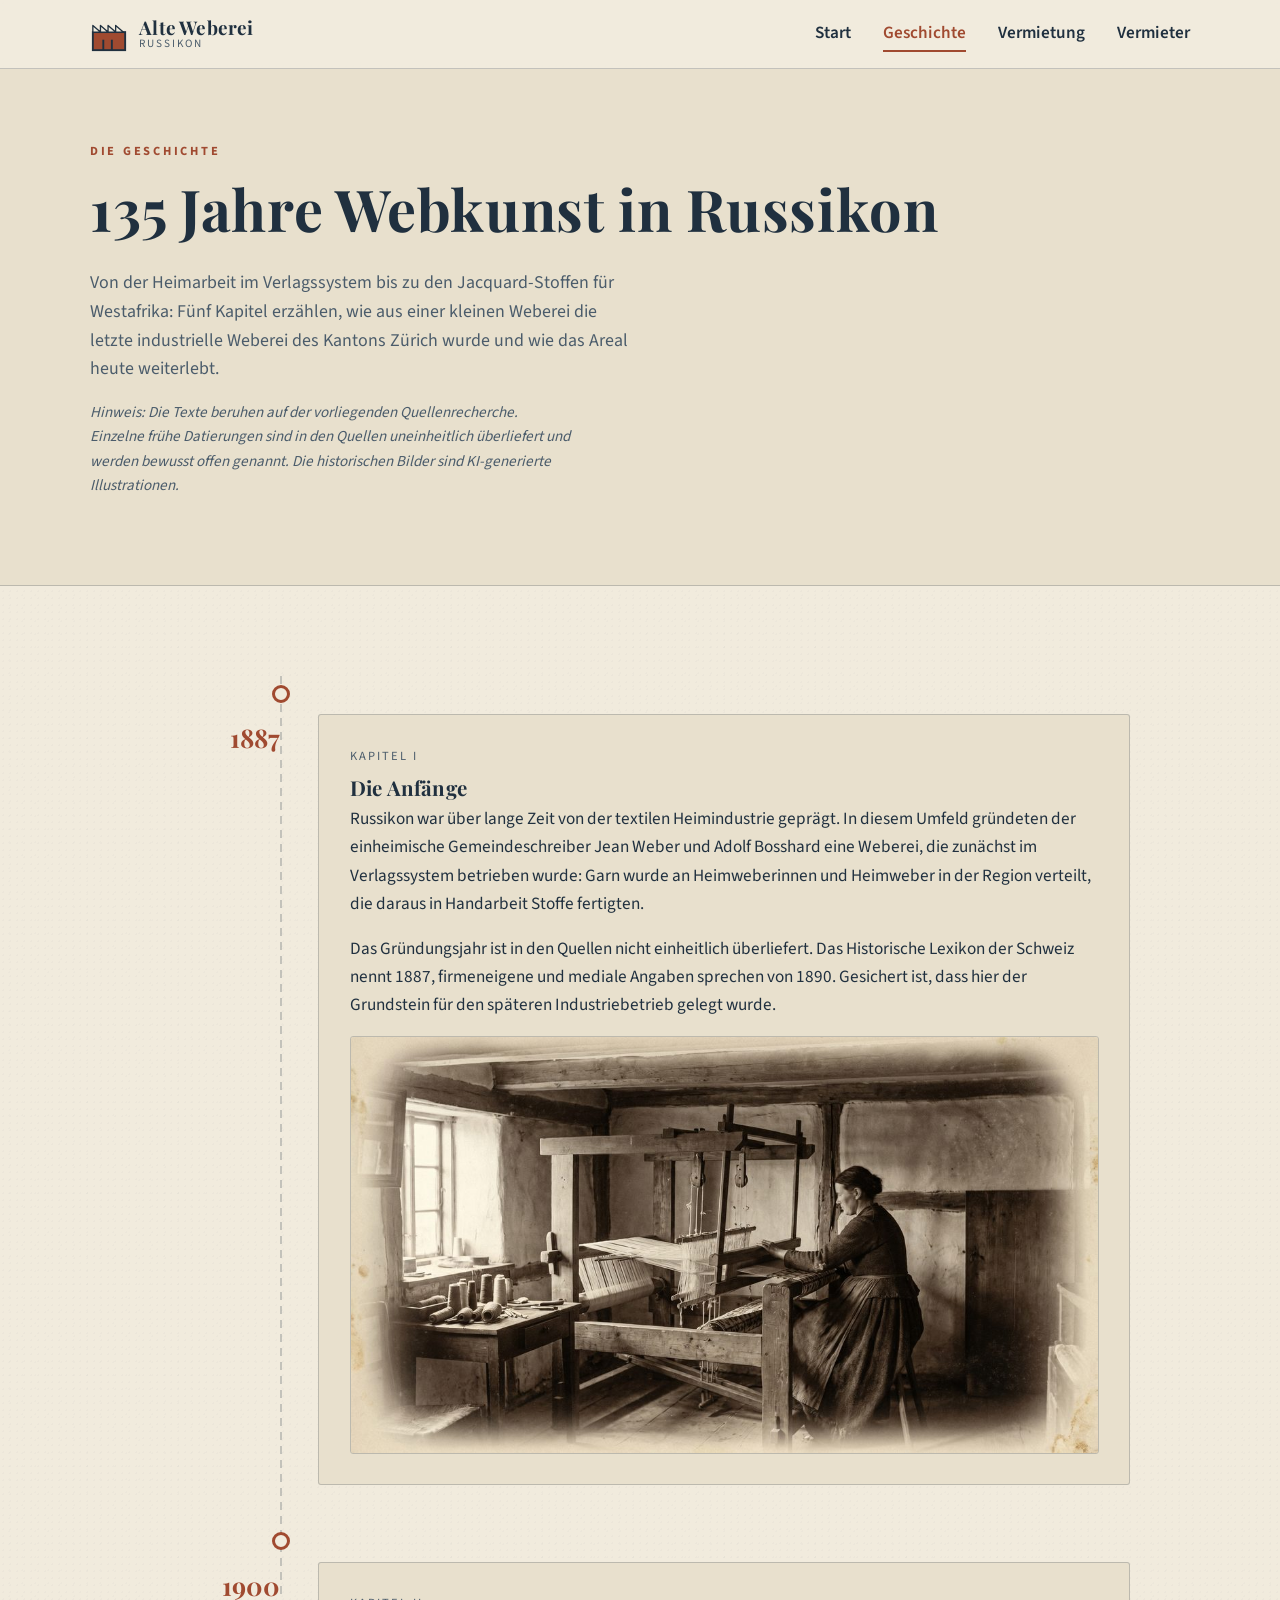
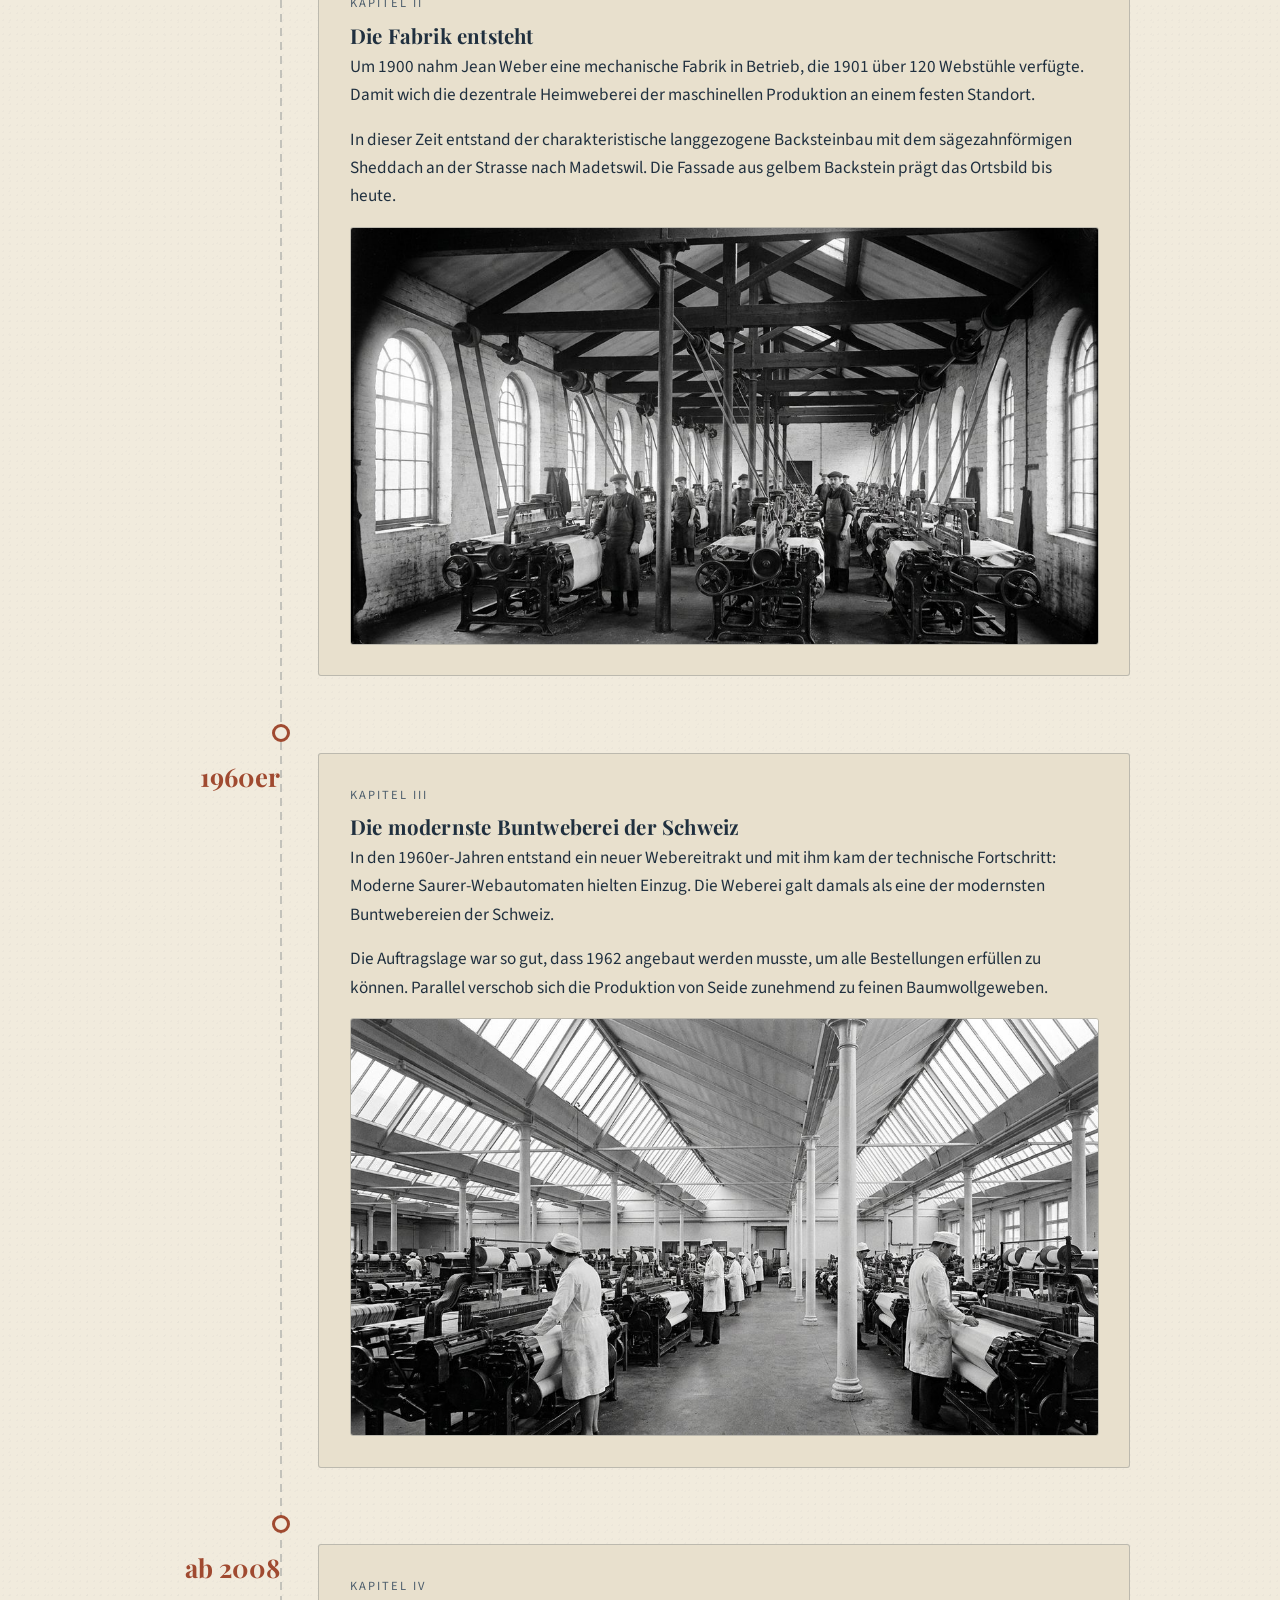
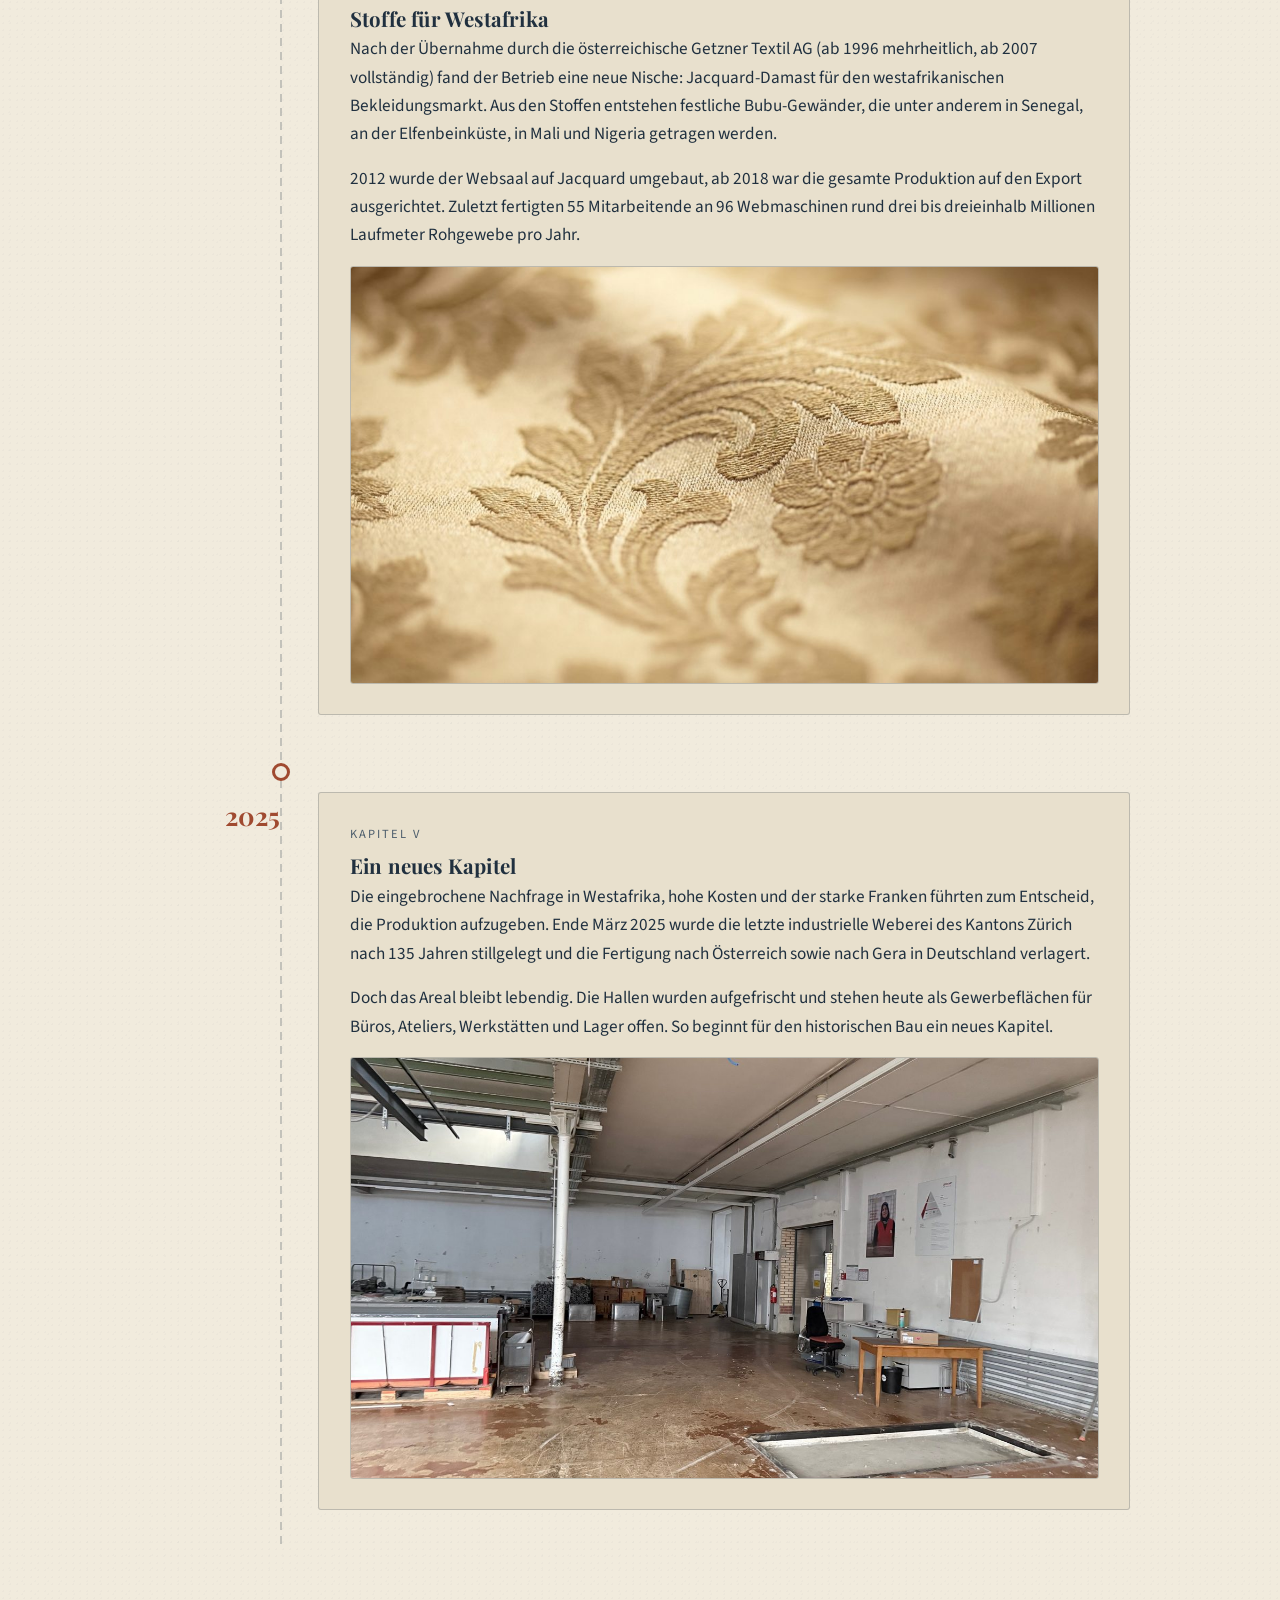
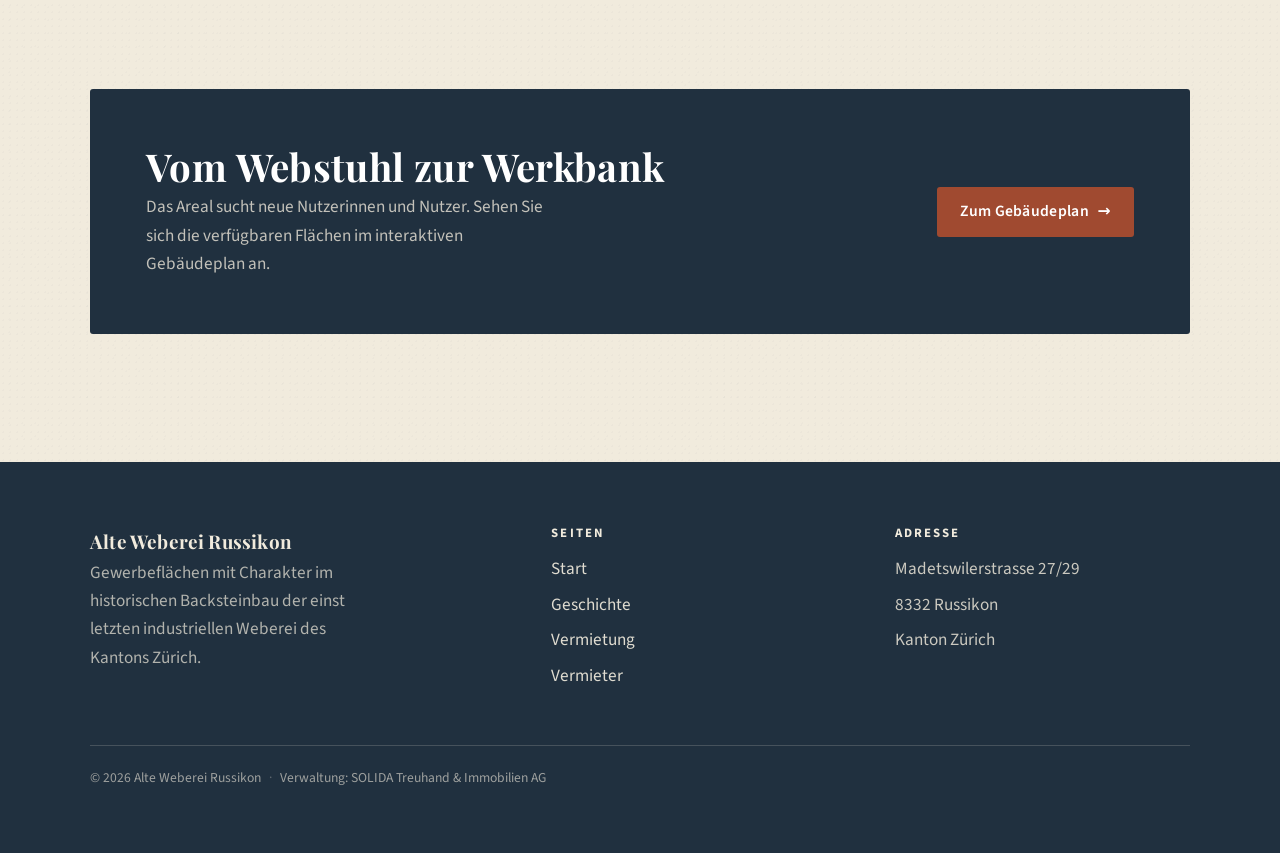
==== geschichte.html @ a210cfd7 "Unterlagen vom 23.08.2026 eingearbeitet Neue Grundrisse: sechs Blaetter in der Fassung vom 23.06., d" ====
<!DOCTYPE html>
<html lang="de-CH">
<head>
  <meta charset="UTF-8">
  <meta name="viewport" content="width=device-width, initial-scale=1.0">
  <meta name="robots" content="noindex, nofollow">
  <title>Geschichte | Alte Weberei Russikon</title>
  <meta name="description" content="Die Geschichte der Weberei Russikon in fünf Kapiteln: von den Anfängen 1887 bis zur neuen Nutzung als Gewerbeflächen.">
  <link rel="stylesheet" href="css/fonts.css?v=6">
  <link rel="stylesheet" href="css/style.css?v=6">
</head>
<body>

  <!-- ============================ Kopf / Navigation ============================ -->
  <header class="site-header">
    <div class="container">
      <nav class="nav" aria-label="Hauptnavigation">
        <a class="brand" href="index.html">
          <svg class="brand__mark" viewBox="0 0 40 40" fill="none" aria-hidden="true">
            <rect x="3" y="18" width="34" height="19" fill="#a04a30" stroke="#20303f" stroke-width="2"/>
            <path d="M3 18 L3 11 L11 18 Z M11 18 L11 11 L19 18 Z M19 18 L19 11 L27 18 Z M27 18 L27 11 L35 18 Z"
                  fill="#f1ebdd" stroke="#20303f" stroke-width="1.4" stroke-linejoin="round"/>
            <line x1="14" y1="26" x2="14" y2="37" stroke="#20303f" stroke-width="2"/>
            <line x1="23" y1="26" x2="23" y2="37" stroke="#20303f" stroke-width="2"/>
          </svg>
          <span class="brand__text">
            <span class="brand__name">Alte Weberei</span>
            <span class="brand__sub">Russikon</span>
          </span>
        </a>
        <button class="nav__toggle" aria-label="Menü öffnen" aria-expanded="false" aria-controls="navlinks">
          <span></span><span></span><span></span>
        </button>
        <ul class="nav__links" id="navlinks">
          <li><a href="index.html">Start</a></li>
          <li><a href="geschichte.html" aria-current="page">Geschichte</a></li>
          <li><a href="vermietung.html">Vermietung</a></li>
          <li><a href="vermieter.html">Vermieter</a></li>
        </ul>
      </nav>
    </div>
  </header>

  <main>

    <!-- ============================ Seitenkopf ============================ -->
    <section class="page-head">
      <div class="container">
        <p class="eyebrow">Die Geschichte</p>
        <h1>135 Jahre Webkunst in Russikon</h1>
        <p class="lead">
          Von der Heimarbeit im Verlagssystem bis zu den Jacquard-Stoffen für Westafrika: Fünf Kapitel erzählen, wie aus einer kleinen Weberei die
          letzte industrielle Weberei des Kantons Zürich wurde und wie das Areal heute
          weiterlebt.
        </p>
        <p class="lead" style="font-size:0.95rem; color:var(--color-ink-soft);">
          <em>Hinweis: Die Texte beruhen auf der vorliegenden Quellenrecherche. Einzelne
          frühe Datierungen sind in den Quellen uneinheitlich überliefert und werden
          bewusst offen genannt. Die historischen Bilder sind KI-generierte
          Illustrationen.</em>
        </p>
      </div>
    </section>

    <!-- ============================ Zeitstrahl ============================ -->
    <section class="section">
      <div class="container">
        <div class="timeline">

          <!-- Kapitel 1 -->
          <article class="tl-item reveal">
            <div class="tl-item__year">1887</div>
            <div class="tl-item__body">
              <p class="tl-item__kicker">Kapitel I</p>
              <h3>Die Anfänge</h3>
              <p>
                Russikon war über lange Zeit von der textilen Heimindustrie geprägt. In diesem
                Umfeld gründeten der einheimische Gemeindeschreiber Jean Weber und Adolf
                Bosshard eine Weberei, die zunächst im Verlagssystem betrieben wurde:
                Garn wurde an Heimweberinnen und Heimweber in der Region verteilt, die
                daraus in Handarbeit Stoffe fertigten.
              </p>
              <p>
                Das Gründungsjahr ist in den Quellen nicht einheitlich überliefert. Das
                Historische Lexikon der Schweiz nennt 1887, firmeneigene und mediale
                Angaben sprechen von 1890. Gesichert ist, dass hier der Grundstein für
                den späteren Industriebetrieb gelegt wurde.
              </p>
              <div class="tl-item__media">
                <img src="assets/img/kapitel1.jpg" alt="Heimweberin an einem hölzernen Handwebstuhl in einer Bauernstube">
              </div>
            </div>
          </article>

          <!-- Kapitel 2 -->
          <article class="tl-item reveal">
            <div class="tl-item__year">1900</div>
            <div class="tl-item__body">
              <p class="tl-item__kicker">Kapitel II</p>
              <h3>Die Fabrik entsteht</h3>
              <p>
                Um 1900 nahm Jean Weber eine mechanische Fabrik in Betrieb, die 1901
                über 120 Webstühle verfügte. Damit wich die dezentrale Heimweberei der maschinellen Produktion an
                einem festen Standort.
              </p>
              <p>
                In dieser Zeit entstand der charakteristische langgezogene Backsteinbau
                mit dem sägezahnförmigen Sheddach an der Strasse nach Madetswil. Die
                Fassade aus gelbem Backstein prägt das Ortsbild bis heute.
              </p>
              <div class="tl-item__media">
                <img src="assets/img/kapitel2.jpg" alt="Mechanische Weberei um 1900 mit Reihen von Webstühlen und Arbeitern">
              </div>
            </div>
          </article>

          <!-- Kapitel 3 -->
          <article class="tl-item reveal">
            <div class="tl-item__year">1960er</div>
            <div class="tl-item__body">
              <p class="tl-item__kicker">Kapitel III</p>
              <h3>Die modernste Buntweberei der Schweiz</h3>
              <p>
                In den 1960er-Jahren entstand ein neuer Webereitrakt und mit ihm kam der
                technische Fortschritt: Moderne Saurer-Webautomaten hielten Einzug. Die
                Weberei galt damals als eine der modernsten Buntwebereien der Schweiz.
              </p>
              <p>
                Die Auftragslage war so gut, dass 1962 angebaut werden musste, um alle
                Bestellungen erfüllen zu können. Parallel verschob sich die Produktion
                von Seide zunehmend zu feinen Baumwollgeweben.
              </p>
              <div class="tl-item__media">
                <img src="assets/img/kapitel3.jpg" alt="Helle Weberei der 1960er-Jahre mit automatischen Webmaschinen und Personal in Kitteln">
              </div>
            </div>
          </article>

          <!-- Kapitel 4 -->
          <article class="tl-item reveal">
            <div class="tl-item__year">ab 2008</div>
            <div class="tl-item__body">
              <p class="tl-item__kicker">Kapitel IV</p>
              <h3>Stoffe für Westafrika</h3>
              <p>
                Nach der Übernahme durch die österreichische Getzner Textil AG (ab 1996
                mehrheitlich, ab 2007 vollständig) fand der Betrieb eine neue Nische:
                Jacquard-Damast für den westafrikanischen Bekleidungsmarkt. Aus den Stoffen entstehen festliche Bubu-Gewänder, die unter anderem in
                Senegal, an der Elfenbeinküste, in Mali und Nigeria getragen werden.
              </p>
              <p>
                2012 wurde der Websaal auf Jacquard umgebaut, ab 2018 war die gesamte
                Produktion auf den Export ausgerichtet. Zuletzt fertigten 55
                Mitarbeitende an 96 Webmaschinen rund drei bis dreieinhalb Millionen
                Laufmeter Rohgewebe pro Jahr.
              </p>
              <div class="tl-item__media">
                <img src="assets/img/kapitel4.jpg" alt="Nahaufnahme von Jacquard-Damast mit feinem floralem Ornamentmuster">
              </div>
            </div>
          </article>

          <!-- Kapitel 5 -->
          <article class="tl-item reveal">
            <div class="tl-item__year">2025</div>
            <div class="tl-item__body">
              <p class="tl-item__kicker">Kapitel V</p>
              <h3>Ein neues Kapitel</h3>
              <p>
                Die eingebrochene Nachfrage in Westafrika, hohe Kosten und der starke
                Franken führten zum Entscheid, die Produktion aufzugeben. Ende März 2025 wurde
                die letzte industrielle Weberei des Kantons Zürich nach 135 Jahren
                stillgelegt und die Fertigung nach Österreich sowie nach Gera in Deutschland
                verlagert.
              </p>
              <p>
                Doch das Areal bleibt lebendig. Die Hallen wurden aufgefrischt und stehen
                heute als Gewerbeflächen für Büros, Ateliers, Werkstätten und Lager offen.
                So beginnt für den historischen Bau ein neues Kapitel.
              </p>
              <div class="tl-item__media">
                <img src="assets/img/halle-innen-3.jpg" alt="Die leere Weberei-Halle heute, bereit für neue Nutzungen">
              </div>
            </div>
          </article>

        </div>
      </div>
    </section>

    <!-- ============================ CTA ============================ -->
    <section class="section section--tight">
      <div class="container">
        <div class="cta-band reveal">
          <div>
            <h2>Vom Webstuhl zur Werkbank</h2>
            <p>
              Das Areal sucht neue Nutzerinnen und Nutzer. Sehen Sie sich die
              verfügbaren Flächen im interaktiven Gebäudeplan an.
            </p>
          </div>
          <a class="btn btn--primary" href="vermietung.html">
            Zum Gebäudeplan <span class="arrow" aria-hidden="true">&rarr;</span>
          </a>
        </div>
      </div>
    </section>

  </main>

  <!-- ============================ Fuss ============================ -->
  <footer class="site-footer">
    <div class="container">
      <div class="footer__grid">
        <div class="footer__brand">
          <span class="brand__name">Alte Weberei Russikon</span>
          <p>
            Gewerbeflächen mit Charakter im historischen Backsteinbau der einst letzten
            industriellen Weberei des Kantons Zürich.
          </p>
        </div>
        <div class="footer__col">
          <h4>Seiten</h4>
          <ul>
            <li><a href="index.html">Start</a></li>
            <li><a href="geschichte.html">Geschichte</a></li>
            <li><a href="vermietung.html">Vermietung</a></li>
            <li><a href="vermieter.html">Vermieter</a></li>
          </ul>
        </div>
        <div class="footer__col">
          <h4>Adresse</h4>
          <ul>
            <li>Madetswilerstrasse 27/29</li>
            <li>8332 Russikon</li>
            <li>Kanton Zürich</li>
          </ul>
        </div>
      </div>
      <div class="footer__bottom">
        <span>&copy; <span data-year>2026</span> Alte Weberei Russikon</span>
        <span class="footer__trenner" aria-hidden="true">&middot;</span>
        <span>Verwaltung: SOLIDA Treuhand &amp; Immobilien AG</span>
      </div>
    </div>
  </footer>

  <script src="js/main.js?v=6"></script>
</body>
</html>
---- css/fonts.css ----
/* Lokale Schriften (offline lauffaehig, keine externen Anfragen).
   Playfair Display: Serif fuer Titel, im Charakter alter Plakate.
   Source Sans 3: klare Sans-Serif fuer den Lauftext. */

@font-face {
  font-family: "Playfair Display";
  font-style: normal;
  font-weight: 600;
  font-display: swap;
  src: url("../assets/fonts/playfair-600.woff2") format("woff2");
}

@font-face {
  font-family: "Playfair Display";
  font-style: normal;
  font-weight: 700;
  font-display: swap;
  src: url("../assets/fonts/playfair-700.woff2") format("woff2");
}

@font-face {
  font-family: "Source Sans 3";
  font-style: normal;
  font-weight: 400;
  font-display: swap;
  src: url("../assets/fonts/sourcesans-400.woff2") format("woff2");
}

@font-face {
  font-family: "Source Sans 3";
  font-style: normal;
  font-weight: 600;
  font-display: swap;
  src: url("../assets/fonts/sourcesans-600.woff2") format("woff2");
}

@font-face {
  font-family: "Source Sans 3";
  font-style: normal;
  font-weight: 700;
  font-display: swap;
  src: url("../assets/fonts/sourcesans-700.woff2") format("woff2");
}
---- css/style.css ----
/* =====================================================================
   Alte Weberei Russikon, Design-System und Basis-Layout
   Heritage-Look (Papierton, Tusche, Backstein) mit moderner Interaktion.
   ===================================================================== */

/* --- Design-Tokens (Farben, Typografie, Abstaende) ------------------- */
:root {
  /* Farbpalette: Papier, Tusche, Backstein */
  --color-paper:      #f1ebdd; /* warmer Papierton, Grundflaeche */
  --color-paper-2:    #e8e0cd; /* etwas dunkleres Papier, Karten */
  --color-paper-3:    #ddd3bb; /* Trennlinien, Schraffuren */
  --color-ink:        #20303f; /* Tusche, Tiefblau-Anthrazit, Text */
  --color-ink-soft:   #4b5c6b; /* gedaempfter Text */
  --color-brick:      #a04a30; /* Backstein-Rot, Akzent */
  --color-brick-dark: #863a23;
  --color-line:       rgba(32, 48, 63, 0.22); /* feine Planlinien */

  /* Statusfarben fuer den Gebaeudeplan */
  --status-frei:      #5c8a59; /* gruen, frei */
  --status-bald:      #d8a126; /* gelb, wird in Kuerze frei */
  --status-vermietet: #b23b32; /* rot, vermietet */

  /* Typografie */
  --font-serif: "Playfair Display", Georgia, "Times New Roman", serif;
  --font-sans:  "Source Sans 3", "Segoe UI", system-ui, -apple-system, sans-serif;

  /* Masse */
  --maxw: 1180px;
  --gap: clamp(1rem, 2.5vw, 2rem);
  --radius: 3px;
  --shadow: 0 10px 30px rgba(32, 48, 63, 0.12);
  --shadow-soft: 0 4px 14px rgba(32, 48, 63, 0.08);

  /* Uebergaenge */
  --t-fast: 140ms ease;
  --t-med:  260ms cubic-bezier(0.22, 0.61, 0.36, 1);
}

/* --- Reset / Basis -------------------------------------------------- */
*,
*::before,
*::after { box-sizing: border-box; }

html { scroll-behavior: smooth; }

body {
  margin: 0;
  font-family: var(--font-sans);
  font-size: clamp(1rem, 0.5vw + 0.9rem, 1.075rem);
  line-height: 1.65;
  color: var(--color-ink);
  background-color: var(--color-paper);
  /* feine Papiertextur ueber CSS-Verlaeufe, keine externe Datei noetig */
  background-image:
    radial-gradient(rgba(32, 48, 63, 0.025) 1px, transparent 1px),
    radial-gradient(rgba(32, 48, 63, 0.02) 1px, transparent 1px);
  background-size: 7px 7px, 13px 13px;
  background-position: 0 0, 3px 4px;
  -webkit-font-smoothing: antialiased;
  text-rendering: optimizeLegibility;
}

img, svg { max-width: 100%; display: block; }

a { color: var(--color-brick); text-decoration: none; }
a:hover { color: var(--color-brick-dark); }

h1, h2, h3, h4 {
  font-family: var(--font-serif);
  font-weight: 700;
  line-height: 1.12;
  color: var(--color-ink);
  margin: 0 0 0.5em;
  letter-spacing: 0.01em;
}

h1 { font-size: clamp(2.1rem, 4.5vw, 3.6rem); }
h2 { font-size: clamp(1.6rem, 3vw, 2.4rem); }
h3 { font-size: clamp(1.2rem, 1.6vw, 1.45rem); }

p { margin: 0 0 1rem; }

.lead {
  font-size: clamp(1.1rem, 1.4vw, 1.3rem);
  color: var(--color-ink-soft);
  line-height: 1.6;
}

/* dekorative Augenbraue ueber Titeln */
.eyebrow {
  font-family: var(--font-sans);
  font-weight: 700;
  text-transform: uppercase;
  letter-spacing: 0.22em;
  font-size: 0.78rem;
  color: var(--color-brick);
  margin: 0 0 0.9rem;
}

/* --- Layout-Hilfen -------------------------------------------------- */
.container {
  width: 100%;
  max-width: var(--maxw);
  margin-inline: auto;
  padding-inline: clamp(1.1rem, 4vw, 2.5rem);
}

.section { padding-block: clamp(3rem, 7vw, 6rem); }
.section--tight { padding-block: clamp(2rem, 4vw, 3.5rem); }
.section--paper-2 { background-color: var(--color-paper-2); }

.section-head { max-width: 60ch; margin-bottom: clamp(1.5rem, 3vw, 2.5rem); }
.section-head.center { margin-inline: auto; text-align: center; }

/* feine Trennlinie im Plan-Stil */
.rule {
  border: 0;
  border-top: 1px solid var(--color-line);
  margin-block: clamp(2rem, 4vw, 3rem);
}

/* --- Buttons -------------------------------------------------------- */
.btn {
  display: inline-flex;
  align-items: center;
  gap: 0.55em;
  font-family: var(--font-sans);
  font-weight: 600;
  font-size: 0.98rem;
  letter-spacing: 0.02em;
  padding: 0.7em 1.4em;
  border-radius: var(--radius);
  border: 1.5px solid transparent;
  cursor: pointer;
  transition: transform var(--t-fast), background-color var(--t-fast),
              color var(--t-fast), border-color var(--t-fast), box-shadow var(--t-fast);
}
.btn:active { transform: translateY(1px); }

.btn--primary {
  background-color: var(--color-brick);
  color: #fff;
}
.btn--primary:hover {
  background-color: var(--color-brick-dark);
  color: #fff;
  box-shadow: var(--shadow-soft);
}

.btn--ghost {
  background-color: transparent;
  color: var(--color-ink);
  border-color: var(--color-ink);
}
.btn--ghost:hover {
  background-color: var(--color-ink);
  color: var(--color-paper);
}

.btn--block { width: 100%; justify-content: center; }

/* Pfeil-Glyphe in Buttons und Links */
.arrow { transition: transform var(--t-fast); }
.btn:hover .arrow,
.link-more:hover .arrow { transform: translateX(3px); }

.link-more {
  display: inline-flex;
  align-items: center;
  gap: 0.4em;
  font-weight: 600;
  color: var(--color-brick);
}

/* =====================================================================
   Kopfzeile / Navigation
   ===================================================================== */
.site-header {
  position: sticky;
  top: 0;
  z-index: 50;
  background-color: rgba(241, 235, 221, 0.88);
  backdrop-filter: blur(8px);
  border-bottom: 1px solid var(--color-line);
}

.nav {
  display: flex;
  align-items: center;
  justify-content: space-between;
  gap: 1rem;
  min-height: 68px;
}

/* Wortmarke */
.brand {
  display: flex;
  align-items: center;
  gap: 0.7rem;
  color: var(--color-ink);
}
.brand:hover { color: var(--color-ink); }

.brand__mark {
  width: 38px;
  height: 38px;
  flex: none;
}

.brand__text { display: flex; flex-direction: column; line-height: 1.05; }
.brand__name {
  font-family: var(--font-serif);
  font-weight: 700;
  font-size: 1.18rem;
  letter-spacing: 0.01em;
}
.brand__sub {
  font-size: 0.7rem;
  letter-spacing: 0.18em;
  text-transform: uppercase;
  color: var(--color-ink-soft);
}

.nav__links {
  display: flex;
  align-items: center;
  gap: clamp(1rem, 2.5vw, 2.2rem);
  list-style: none;
  margin: 0;
  padding: 0;
}
.nav__links a {
  position: relative;
  font-weight: 600;
  color: var(--color-ink);
  padding-block: 0.4rem;
}
.nav__links a::after {
  content: "";
  position: absolute;
  left: 0;
  bottom: 0;
  width: 100%;
  height: 2px;
  background-color: var(--color-brick);
  transform: scaleX(0);
  transform-origin: left;
  transition: transform var(--t-med);
}
.nav__links a:hover::after,
.nav__links a[aria-current="page"]::after { transform: scaleX(1); }
.nav__links a[aria-current="page"] { color: var(--color-brick); }

/* Menue-Schalter (Mobile) */
.nav__toggle {
  display: none;
  flex-direction: column;
  justify-content: center;
  gap: 5px;
  width: 44px;
  height: 44px;
  padding: 0;
  background: transparent;
  border: 1px solid var(--color-line);
  border-radius: var(--radius);
  cursor: pointer;
}
.nav__toggle span {
  display: block;
  width: 22px;
  height: 2px;
  margin-inline: auto;
  background-color: var(--color-ink);
  transition: transform var(--t-fast), opacity var(--t-fast);
}
.nav__toggle[aria-expanded="true"] span:nth-child(1) { transform: translateY(7px) rotate(45deg); }
.nav__toggle[aria-expanded="true"] span:nth-child(2) { opacity: 0; }
.nav__toggle[aria-expanded="true"] span:nth-child(3) { transform: translateY(-7px) rotate(-45deg); }

/* =====================================================================
   Fusszeile
   ===================================================================== */
.site-footer {
  background-color: var(--color-ink);
  color: rgba(241, 235, 221, 0.82);
  padding-block: clamp(2.5rem, 5vw, 4rem);
  margin-top: clamp(3rem, 6vw, 5rem);
}
.site-footer a { color: rgba(241, 235, 221, 0.92); }
.site-footer a:hover { color: #fff; }

.footer__grid {
  display: grid;
  grid-template-columns: 1.4fr 1fr 1fr;
  gap: clamp(1.5rem, 4vw, 3rem);
}
.footer__brand .brand__name { color: var(--color-paper); }
.footer__brand p { color: rgba(241, 235, 221, 0.7); max-width: 32ch; }

.footer__col h4 {
  color: var(--color-paper);
  font-family: var(--font-sans);
  font-size: 0.8rem;
  text-transform: uppercase;
  letter-spacing: 0.16em;
  margin-bottom: 0.9rem;
}
.footer__col ul { list-style: none; margin: 0; padding: 0; }
.footer__col li { margin-bottom: 0.45rem; }

.footer__bottom {
  margin-top: clamp(2rem, 4vw, 3rem);
  padding-top: 1.3rem;
  border-top: 1px solid rgba(241, 235, 221, 0.18);
  display: flex;
  /* Beide Angaben stehen nebeneinander, durch einen Punkt getrennt.
     Das liest sich als eine Zeile, nicht als zwei auseinandergezogene. */
  justify-content: flex-start;
  flex-wrap: wrap;
  gap: 0.5rem;
  font-size: 0.85rem;
  color: rgba(241, 235, 221, 0.6);
}

/* =====================================================================
   Hero (Startseite)
   ===================================================================== */
.hero {
  position: relative;
  display: grid;
  align-items: end;
  min-height: clamp(420px, 70vh, 660px);
  overflow: hidden;
  border-bottom: 1px solid var(--color-line);
}
.hero__media {
  position: absolute;
  inset: 0;
  z-index: 0;
}
.hero__media img { width: 100%; height: 100%; object-fit: cover; }
.hero__media::after {
  /* Tusche-Verlauf fuer Lesbarkeit der Schrift.
     Der Textblock sitzt im oberen Drittel, genau dort ist das Foto am
     hellsten (Sheddach-Fenster). Deshalb ist der Verlauf im Textband
     kraeftig und wird erst ganz oben wieder duenn, damit das Foto atmet. */
  content: "";
  position: absolute;
  inset: 0;
  background: linear-gradient(
    to top,
    rgba(20, 30, 40, 0.88) 0%,
    rgba(20, 30, 40, 0.72) 50%,
    rgba(20, 30, 40, 0.66) 84%,
    rgba(20, 30, 40, 0.28) 100%);
}
.hero__inner {
  position: relative;
  z-index: 1;
  padding-block: clamp(2.5rem, 6vw, 5rem);
  color: var(--color-paper);
  max-width: 46rem;
}
.hero__inner h1 { color: #fff; }
/* Backsteinton, so tief wie er auf dem Foto noch sicher lesbar bleibt.
   Er nimmt die Farbe der Ueberschriften weiter unten auf, muss aber heller
   bleiben als diese: Auf dem Foto steht die Schrift auf mitteldunklem
   Grund, auf Papier dagegen auf hellem. */
.hero .eyebrow { color: #d0927b; }
.hero__inner p { color: rgba(241, 235, 221, 0.92); }
.hero__actions { display: flex; flex-wrap: wrap; gap: 0.8rem; margin-top: 1.6rem; }
/* Ghost-Button auf dem dunklen Hero hell statt dunkel, damit er sichtbar ist */
.hero__actions .btn--ghost {
  color: #fff;
  border-color: rgba(255, 255, 255, 0.75);
  background-color: rgba(255, 255, 255, 0.06);
}
.hero__actions .btn--ghost:hover {
  background-color: var(--color-paper);
  color: var(--color-ink);
  border-color: var(--color-paper);
}

/* kleine Kennzahl-Leiste unter dem Hero */
.facts {
  display: grid;
  grid-template-columns: repeat(4, 1fr);
  gap: 1px;
  background-color: var(--color-line);
  border-block: 1px solid var(--color-line);
}
.fact {
  background-color: var(--color-paper);
  padding: clamp(1.1rem, 2.5vw, 1.8rem) clamp(1rem, 2vw, 1.5rem);
  text-align: center;
}
.fact__num {
  font-family: var(--font-serif);
  font-size: clamp(1.6rem, 3vw, 2.4rem);
  color: var(--color-brick);
  line-height: 1;
}
/* Kleines Wort vor der Zahl, etwa «ab». Steht bewusst voran, damit die
   Einschränkung gelesen wird, bevor die Zahl als fester Wert wirkt. */
.fact__vor {
  font-family: var(--font-sans);
  font-size: 0.5em;
  font-weight: 600;
  letter-spacing: 0.06em;
  color: var(--color-ink-soft);
  margin-right: 0.35em;
  vertical-align: 0.22em;
}
.fact__label {
  display: block;
  margin-top: 0.4rem;
  font-size: 0.82rem;
  letter-spacing: 0.06em;
  color: var(--color-ink-soft);
}

/* =====================================================================
   Teaser-Bloecke (Startseite)
   ===================================================================== */
.teasers {
  display: grid;
  grid-template-columns: repeat(2, 1fr);
  gap: var(--gap);
}
.teaser {
  display: flex;
  flex-direction: column;
  background-color: var(--color-paper-2);
  border: 1px solid var(--color-line);
  border-radius: var(--radius);
  overflow: hidden;
  transition: transform var(--t-med), box-shadow var(--t-med);
}
.teaser:hover { transform: translateY(-4px); box-shadow: var(--shadow); }
.teaser__media { aspect-ratio: 16 / 10; overflow: hidden; }
.teaser__media img {
  width: 100%; height: 100%; object-fit: cover;
  transition: transform 600ms ease;
}
.teaser:hover .teaser__media img { transform: scale(1.04); }
.teaser__body { padding: clamp(1.3rem, 2.5vw, 1.9rem); }
.teaser__body h3 { margin-bottom: 0.5rem; }
.teaser__body p { color: var(--color-ink-soft); }

/* zweispaltiger Intro-Block */
.split {
  display: grid;
  grid-template-columns: 1fr 1fr;
  gap: clamp(1.5rem, 4vw, 3.5rem);
  align-items: center;
}
.split__media img {
  width: 100%;
  max-height: 480px;
  object-fit: cover;
  border-radius: var(--radius);
  border: 1px solid var(--color-line);
  box-shadow: var(--shadow-soft);
}

/* =====================================================================
   Zeitstrahl (Seite Geschichte)
   ===================================================================== */
.page-head {
  background-color: var(--color-paper-2);
  border-bottom: 1px solid var(--color-line);
  padding-block: clamp(2.5rem, 6vw, 4.5rem);
}
.page-head .lead { max-width: 60ch; }

.timeline {
  position: relative;
  max-width: 980px;
  margin-inline: auto;
}
/* durchgehende Tusche-Linie */
.timeline::before {
  content: "";
  position: absolute;
  left: 130px;
  top: 0;
  bottom: 0;
  width: 2px;
  background: repeating-linear-gradient(
    to bottom,
    var(--color-line) 0 8px,
    transparent 8px 14px);
}
.tl-item {
  position: relative;
  display: grid;
  grid-template-columns: 130px 1fr;
  gap: clamp(1.2rem, 3vw, 2.6rem);
  padding-block: clamp(1.5rem, 3vw, 2.4rem);
}
.tl-item__year {
  font-family: var(--font-serif);
  font-weight: 700;
  font-size: clamp(1.25rem, 2vw, 1.6rem);
  color: var(--color-brick);
  text-align: right;
  padding-top: 0.1rem;
}
/* Knoten auf der Linie */
.tl-item__year::after {
  content: "";
  position: absolute;
  left: 122px;
  top: 0.55rem;
  width: 18px;
  height: 18px;
  border-radius: 50%;
  background-color: var(--color-paper);
  border: 3px solid var(--color-brick);
  transition: background-color var(--t-fast), transform var(--t-fast);
}
.tl-item:hover .tl-item__year::after {
  background-color: var(--color-brick);
  transform: scale(1.12);
}
.tl-item__body {
  background-color: var(--color-paper-2);
  border: 1px solid var(--color-line);
  border-radius: var(--radius);
  padding: clamp(1.2rem, 2.5vw, 1.9rem);
}
.tl-item__body h3 { margin-bottom: 0.3rem; }
.tl-item__kicker {
  font-size: 0.78rem;
  text-transform: uppercase;
  letter-spacing: 0.16em;
  color: var(--color-ink-soft);
  margin-bottom: 0.7rem;
}
.tl-item__media {
  margin-top: 1rem;
  border-radius: var(--radius);
  overflow: hidden;
  border: 1px solid var(--color-line);
}
.tl-item__media img { width: 100%; }

/* =====================================================================
   CTA-Band
   ===================================================================== */
.cta-band {
  background-color: var(--color-ink);
  color: var(--color-paper);
  border-radius: var(--radius);
  padding: clamp(2rem, 5vw, 3.5rem);
  display: flex;
  align-items: center;
  justify-content: space-between;
  flex-wrap: wrap;
  gap: 1.5rem;
}
.cta-band h2 { color: #fff; margin-bottom: 0.3rem; }
.cta-band p { color: rgba(241, 235, 221, 0.78); margin: 0; max-width: 46ch; }

/* =====================================================================
   Scroll-Reveal (sanftes Einblenden)
   ===================================================================== */
.reveal {
  opacity: 0;
  transform: translateY(22px);
  transition: opacity 700ms ease, transform 700ms cubic-bezier(0.22, 0.61, 0.36, 1);
}
.reveal.is-visible { opacity: 1; transform: none; }

/* =====================================================================
   Responsive
   ===================================================================== */
@media (max-width: 880px) {
  .nav__toggle { display: flex; }
  .nav__links {
    position: absolute;
    top: 100%;
    left: 0;
    right: 0;
    flex-direction: column;
    align-items: flex-start;
    gap: 0;
    background-color: var(--color-paper);
    border-bottom: 1px solid var(--color-line);
    padding: 0.5rem clamp(1.1rem, 4vw, 2.5rem) 1.2rem;
    box-shadow: var(--shadow-soft);
    /* eingeklappt */
    display: none;
  }
  .nav__links.is-open { display: flex; }
  .nav__links a { width: 100%; padding-block: 0.7rem; border-bottom: 1px solid var(--color-line); }
  .nav__links a::after { display: none; }

  .teasers { grid-template-columns: 1fr; }
  .split { grid-template-columns: 1fr; }
  .facts { grid-template-columns: repeat(2, 1fr); }
  .footer__grid { grid-template-columns: 1fr 1fr; }
  .footer__brand { grid-column: 1 / -1; }
}

@media (max-width: 540px) {
  .facts { grid-template-columns: 1fr 1fr; }
  .footer__grid { grid-template-columns: 1fr; }
  .timeline::before { left: 8px; }
  .tl-item { grid-template-columns: 1fr; gap: 0.6rem; padding-left: 30px; }
  .tl-item__year { text-align: left; }
  .tl-item__year::after { left: 0; top: -0.2rem; }
  .cta-band { flex-direction: column; align-items: flex-start; }
}

/* Bewegungsreduktion respektieren */
@media (prefers-reduced-motion: reduce) {
  * { scroll-behavior: auto !important; }
  .reveal { opacity: 1; transform: none; transition: none; }
}

/* Trennpunkt zwischen den beiden Fussangaben. Verschwindet, sobald die
   Angaben untereinander stehen, dort trennt der Umbruch schon genug. */
.footer__trenner { opacity: 0.5; }
@media (max-width: 460px) {
  .footer__trenner { display: none; }
}
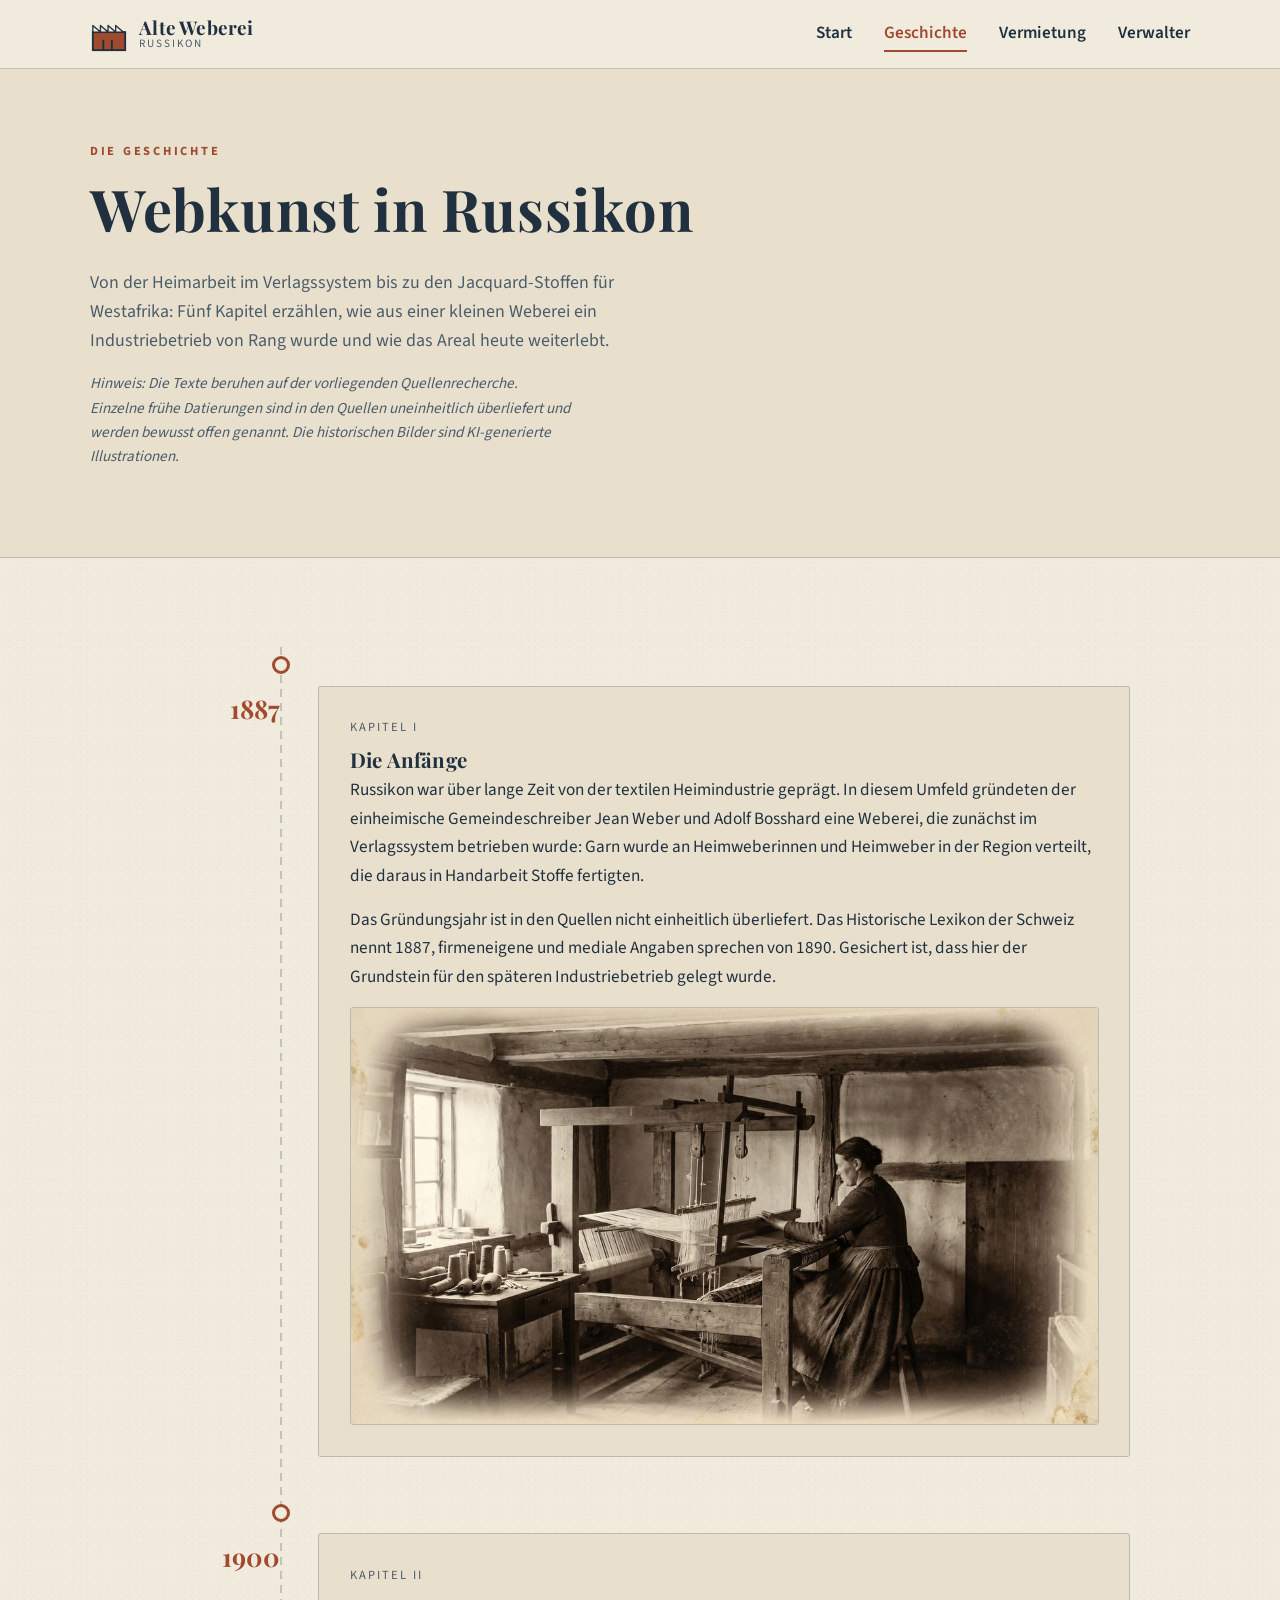
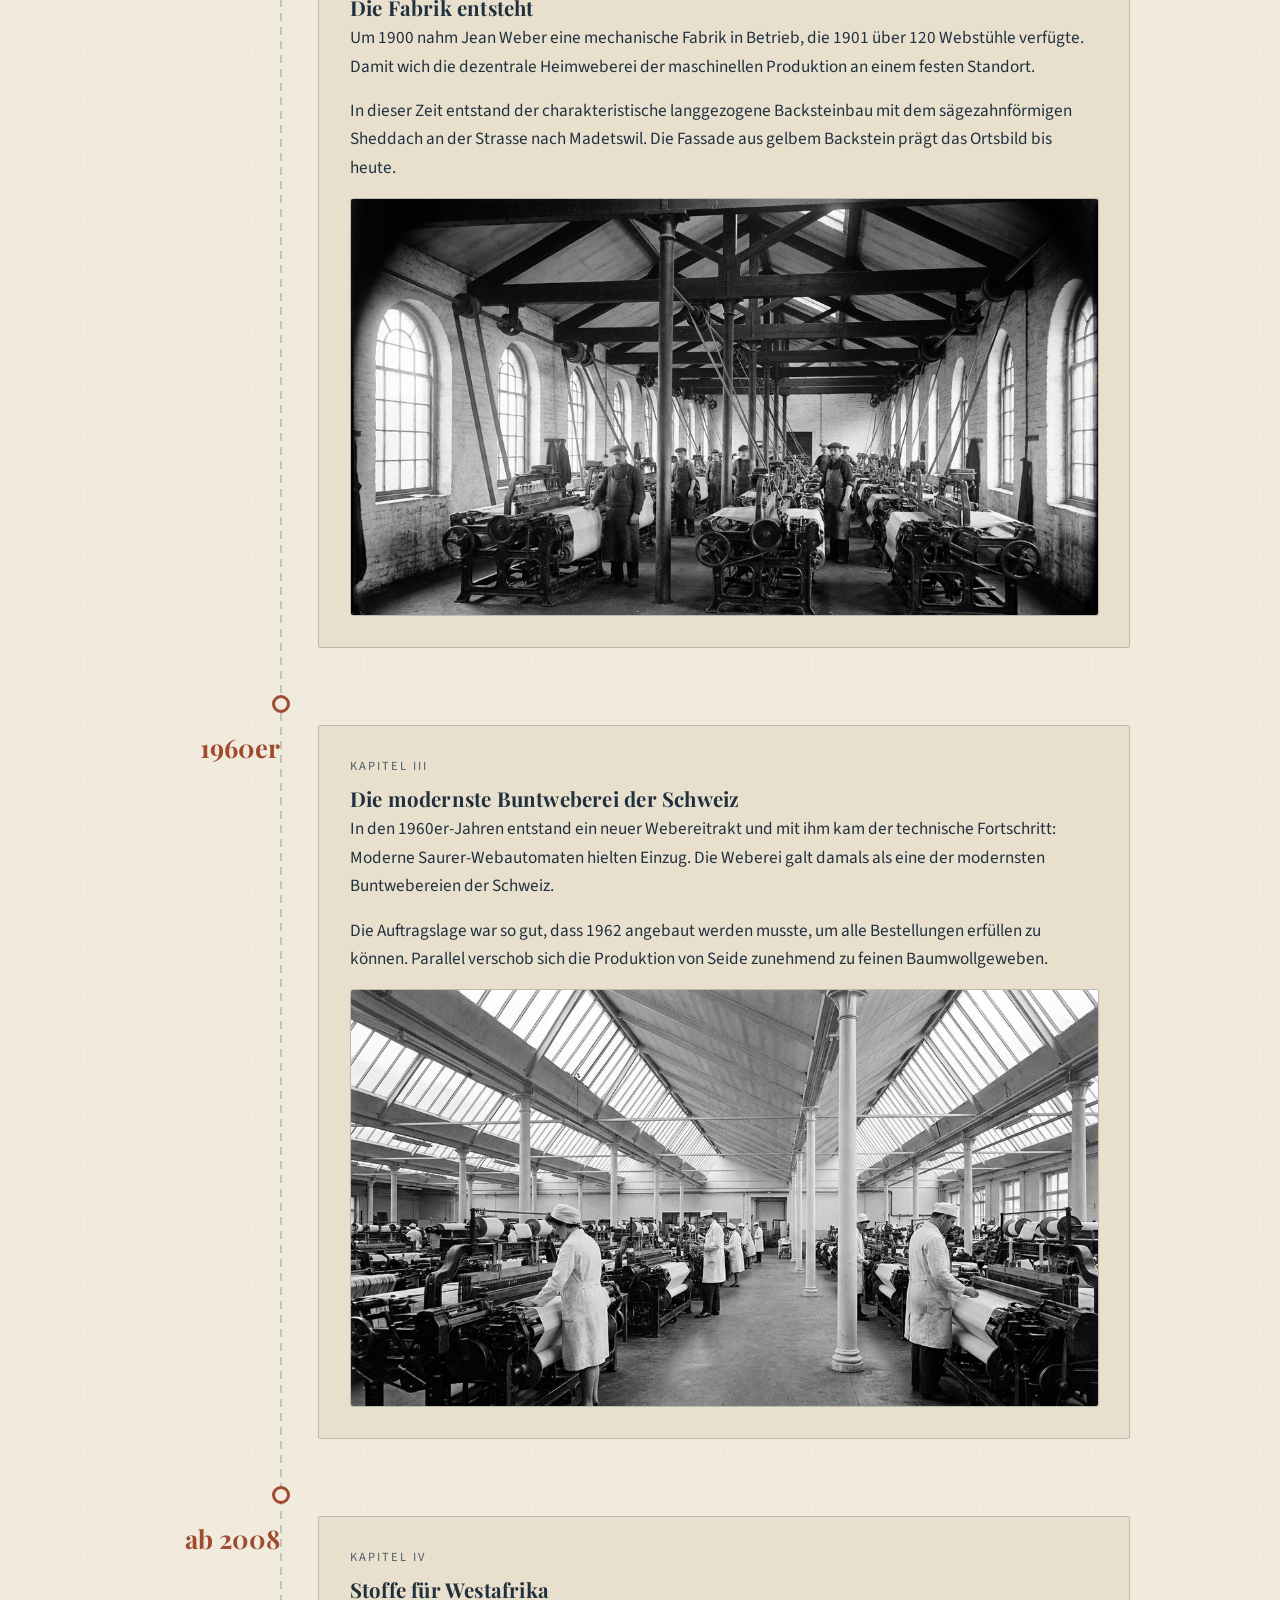
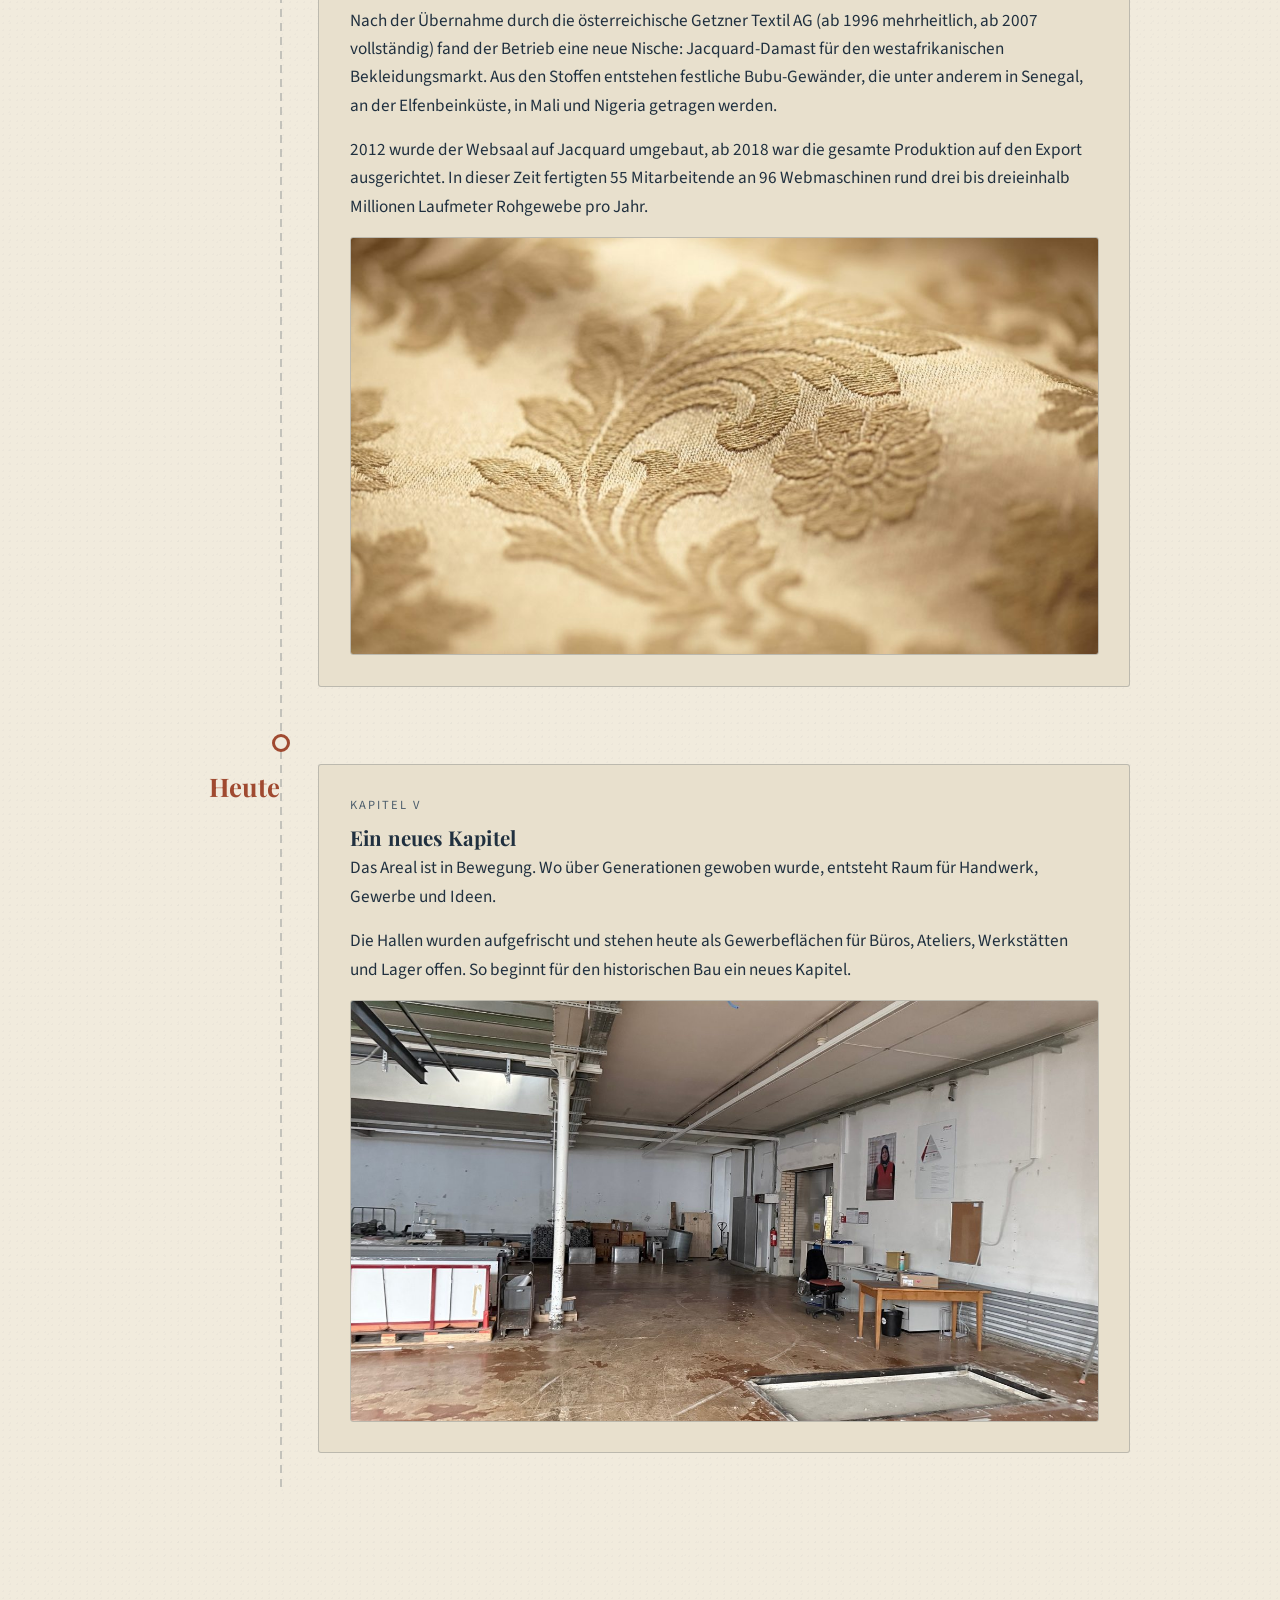
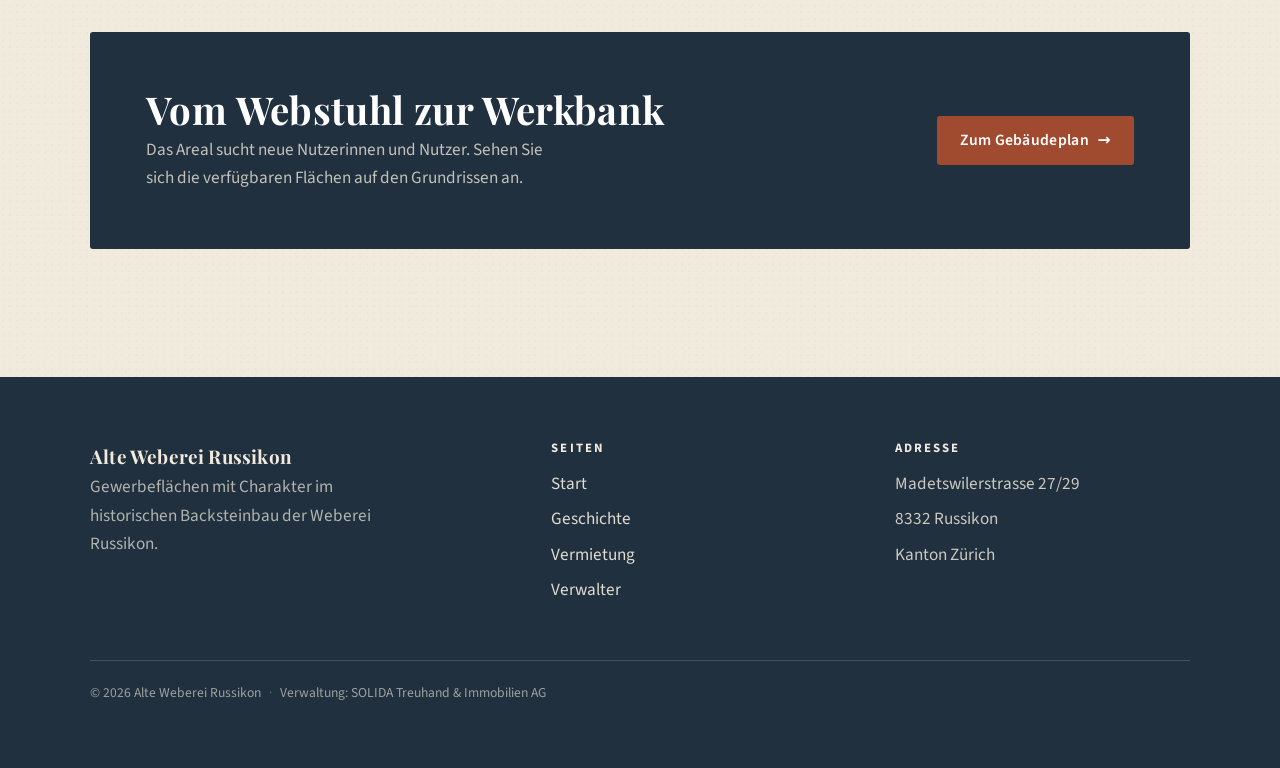
==== commit 071c0a20: "Neue Mietzinsliste und Wuensche des Verwaltungsrats Preise aus "Kalkulation Miete und Nebenkosten 20" ====
--- a/geschichte.html
+++ b/geschichte.html
@@ -6,8 +6,8 @@
   <meta name="robots" content="noindex, nofollow">
   <title>Geschichte | Alte Weberei Russikon</title>
   <meta name="description" content="Die Geschichte der Weberei Russikon in fünf Kapiteln: von den Anfängen 1887 bis zur neuen Nutzung als Gewerbeflächen.">
-  <link rel="stylesheet" href="css/fonts.css?v=6">
-  <link rel="stylesheet" href="css/style.css?v=6">
+  <link rel="stylesheet" href="css/fonts.css?v=7">
+  <link rel="stylesheet" href="css/style.css?v=7">
 </head>
 <body>
 
@@ -35,7 +35,7 @@
           <li><a href="index.html">Start</a></li>
           <li><a href="geschichte.html" aria-current="page">Geschichte</a></li>
           <li><a href="vermietung.html">Vermietung</a></li>
-          <li><a href="vermieter.html">Vermieter</a></li>
+          <li><a href="verwalter.html">Verwalter</a></li>
         </ul>
       </nav>
     </div>
@@ -47,11 +47,11 @@
     <section class="page-head">
       <div class="container">
         <p class="eyebrow">Die Geschichte</p>
-        <h1>135 Jahre Webkunst in Russikon</h1>
+        <h1>Webkunst in Russikon</h1>
         <p class="lead">
-          Von der Heimarbeit im Verlagssystem bis zu den Jacquard-Stoffen für Westafrika: Fünf Kapitel erzählen, wie aus einer kleinen Weberei die
-          letzte industrielle Weberei des Kantons Zürich wurde und wie das Areal heute
-          weiterlebt.
+          Von der Heimarbeit im Verlagssystem bis zu den Jacquard-Stoffen für
+          Westafrika: Fünf Kapitel erzählen, wie aus einer kleinen Weberei ein
+          Industriebetrieb von Rang wurde und wie das Areal heute weiterlebt.
         </p>
         <p class="lead" style="font-size:0.95rem; color:var(--color-ink-soft);">
           <em>Hinweis: Die Texte beruhen auf der vorliegenden Quellenrecherche. Einzelne
@@ -150,9 +150,8 @@
               </p>
               <p>
                 2012 wurde der Websaal auf Jacquard umgebaut, ab 2018 war die gesamte
-                Produktion auf den Export ausgerichtet. Zuletzt fertigten 55
-                Mitarbeitende an 96 Webmaschinen rund drei bis dreieinhalb Millionen
-                Laufmeter Rohgewebe pro Jahr.
+                Produktion auf den Export ausgerichtet. In dieser Zeit fertigten 55 Mitarbeitende an 96 Webmaschinen rund drei
+                bis dreieinhalb Millionen Laufmeter Rohgewebe pro Jahr.
               </p>
               <div class="tl-item__media">
                 <img src="assets/img/kapitel4.jpg" alt="Nahaufnahme von Jacquard-Damast mit feinem floralem Ornamentmuster">
@@ -162,21 +161,18 @@
 
           <!-- Kapitel 5 -->
           <article class="tl-item reveal">
-            <div class="tl-item__year">2025</div>
+            <div class="tl-item__year">Heute</div>
             <div class="tl-item__body">
               <p class="tl-item__kicker">Kapitel V</p>
               <h3>Ein neues Kapitel</h3>
               <p>
-                Die eingebrochene Nachfrage in Westafrika, hohe Kosten und der starke
-                Franken führten zum Entscheid, die Produktion aufzugeben. Ende März 2025 wurde
-                die letzte industrielle Weberei des Kantons Zürich nach 135 Jahren
-                stillgelegt und die Fertigung nach Österreich sowie nach Gera in Deutschland
-                verlagert.
-              </p>
-              <p>
-                Doch das Areal bleibt lebendig. Die Hallen wurden aufgefrischt und stehen
-                heute als Gewerbeflächen für Büros, Ateliers, Werkstätten und Lager offen.
-                So beginnt für den historischen Bau ein neues Kapitel.
+                Das Areal ist in Bewegung. Wo über Generationen gewoben wurde, entsteht
+                Raum für Handwerk, Gewerbe und Ideen.
+              </p>
+              <p>
+                Die Hallen wurden aufgefrischt und stehen heute als Gewerbeflächen für
+                Büros, Ateliers, Werkstätten und Lager offen. So beginnt für den
+                historischen Bau ein neues Kapitel.
               </p>
               <div class="tl-item__media">
                 <img src="assets/img/halle-innen-3.jpg" alt="Die leere Weberei-Halle heute, bereit für neue Nutzungen">
@@ -196,7 +192,7 @@
             <h2>Vom Webstuhl zur Werkbank</h2>
             <p>
               Das Areal sucht neue Nutzerinnen und Nutzer. Sehen Sie sich die
-              verfügbaren Flächen im interaktiven Gebäudeplan an.
+              verfügbaren Flächen auf den Grundrissen an.
             </p>
           </div>
           <a class="btn btn--primary" href="vermietung.html">
@@ -215,8 +211,8 @@
         <div class="footer__brand">
           <span class="brand__name">Alte Weberei Russikon</span>
           <p>
-            Gewerbeflächen mit Charakter im historischen Backsteinbau der einst letzten
-            industriellen Weberei des Kantons Zürich.
+            Gewerbeflächen mit Charakter im historischen Backsteinbau der Weberei
+            Russikon.
           </p>
         </div>
         <div class="footer__col">
@@ -225,7 +221,7 @@
             <li><a href="index.html">Start</a></li>
             <li><a href="geschichte.html">Geschichte</a></li>
             <li><a href="vermietung.html">Vermietung</a></li>
-            <li><a href="vermieter.html">Vermieter</a></li>
+            <li><a href="verwalter.html">Verwalter</a></li>
           </ul>
         </div>
         <div class="footer__col">
@@ -245,6 +241,6 @@
     </div>
   </footer>
 
-  <script src="js/main.js?v=6"></script>
+  <script src="js/main.js?v=7"></script>
 </body>
 </html>
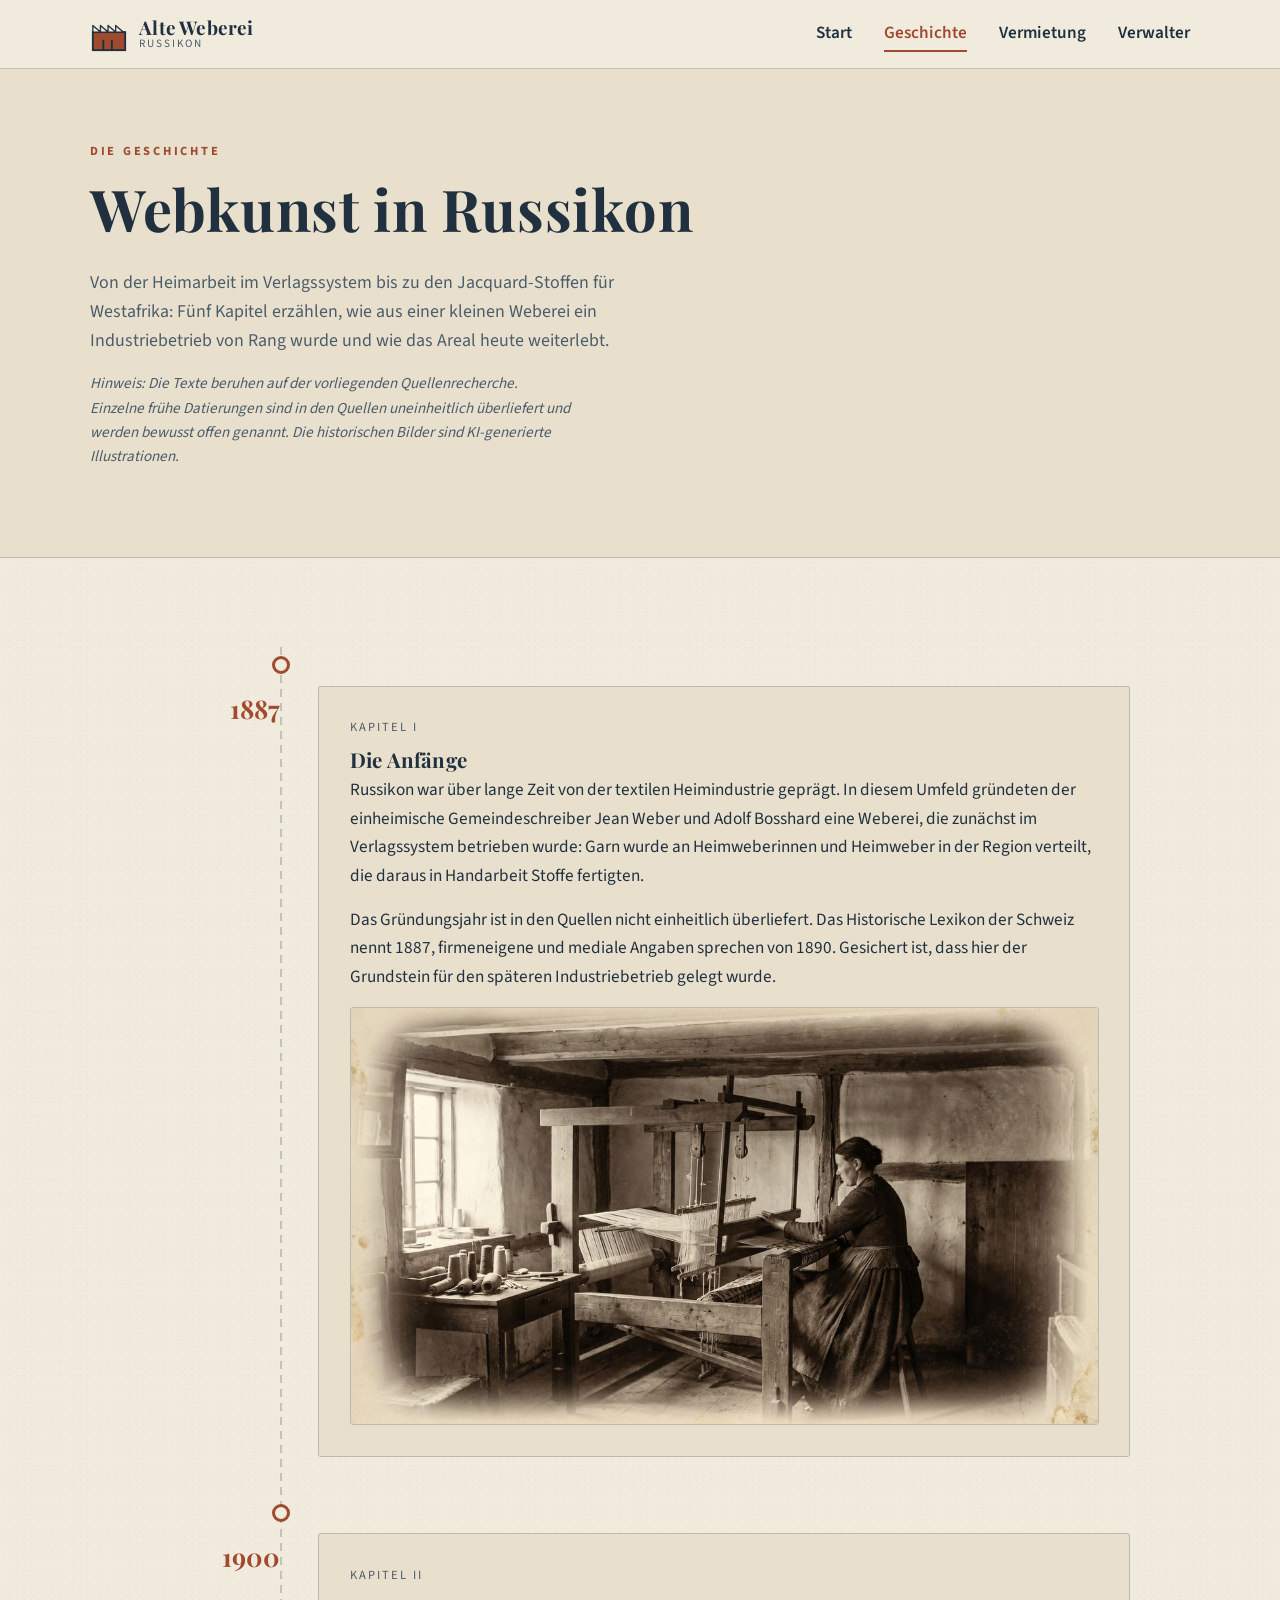
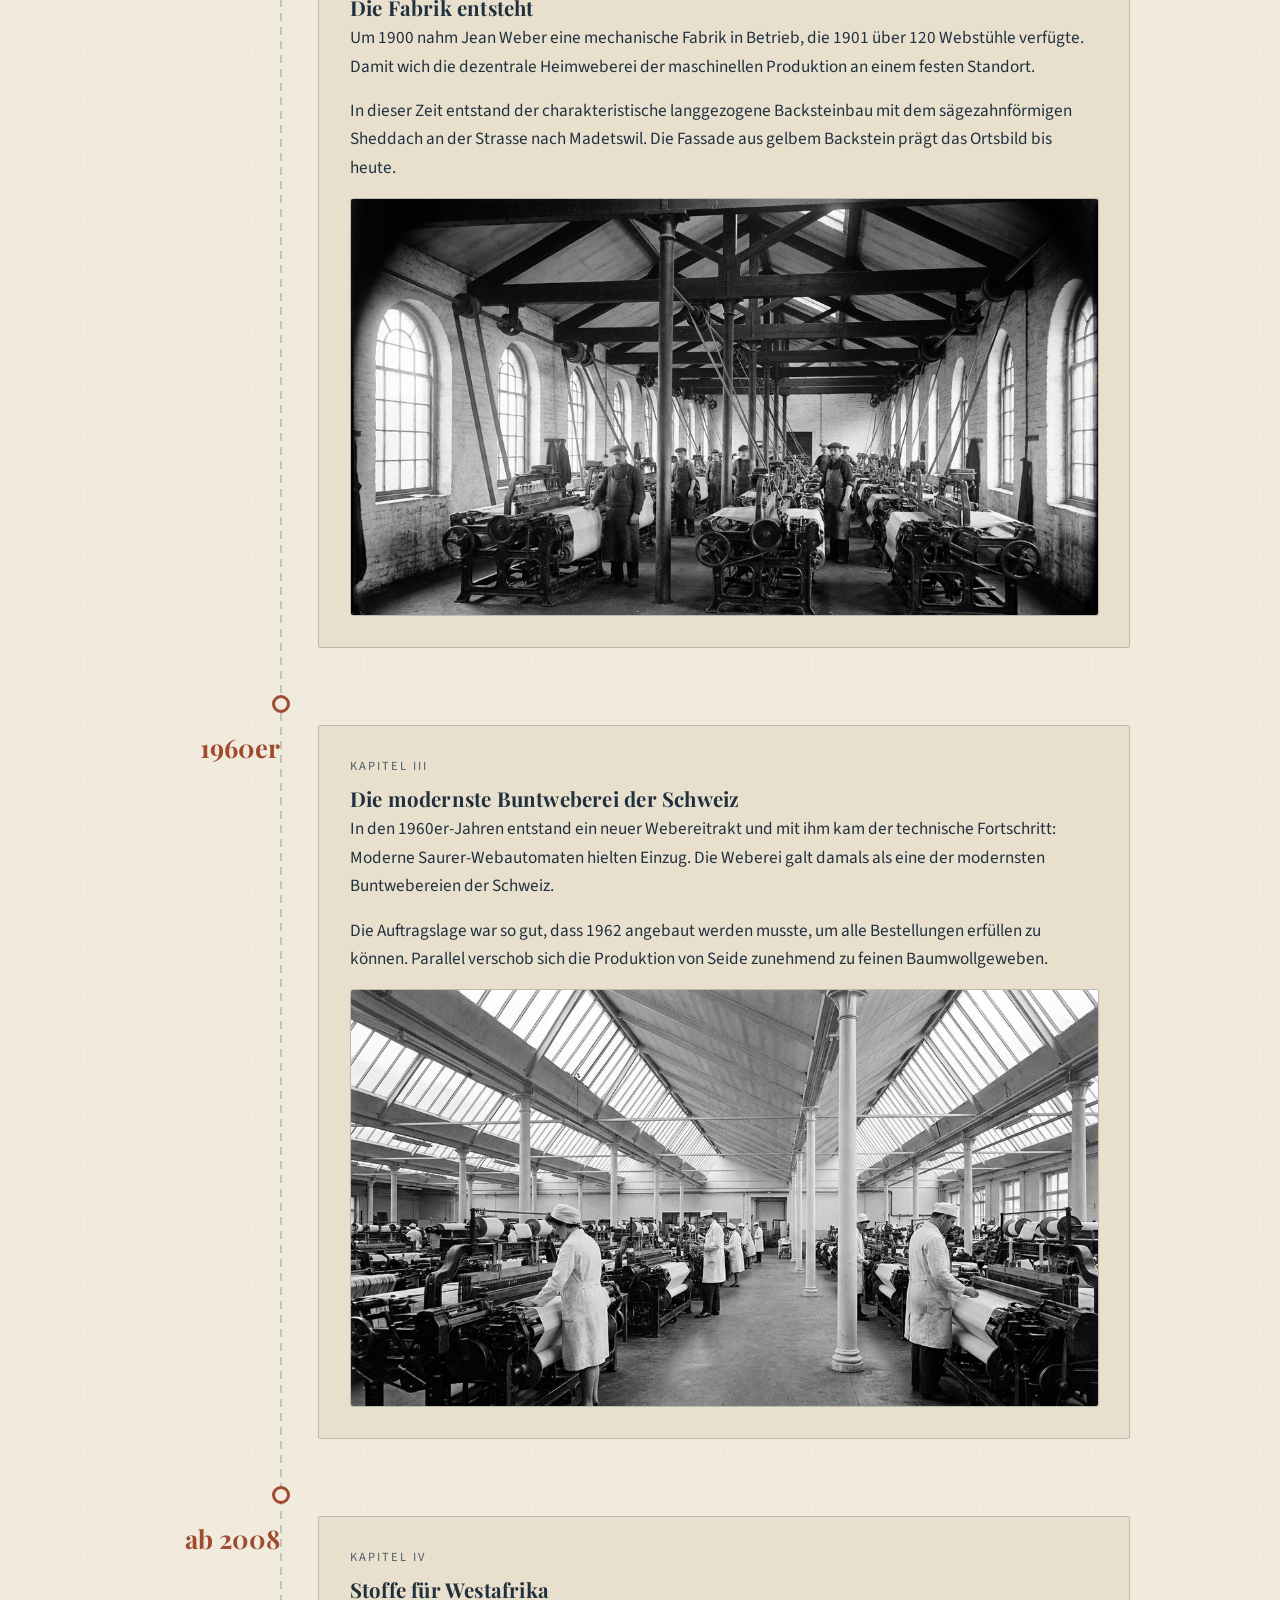
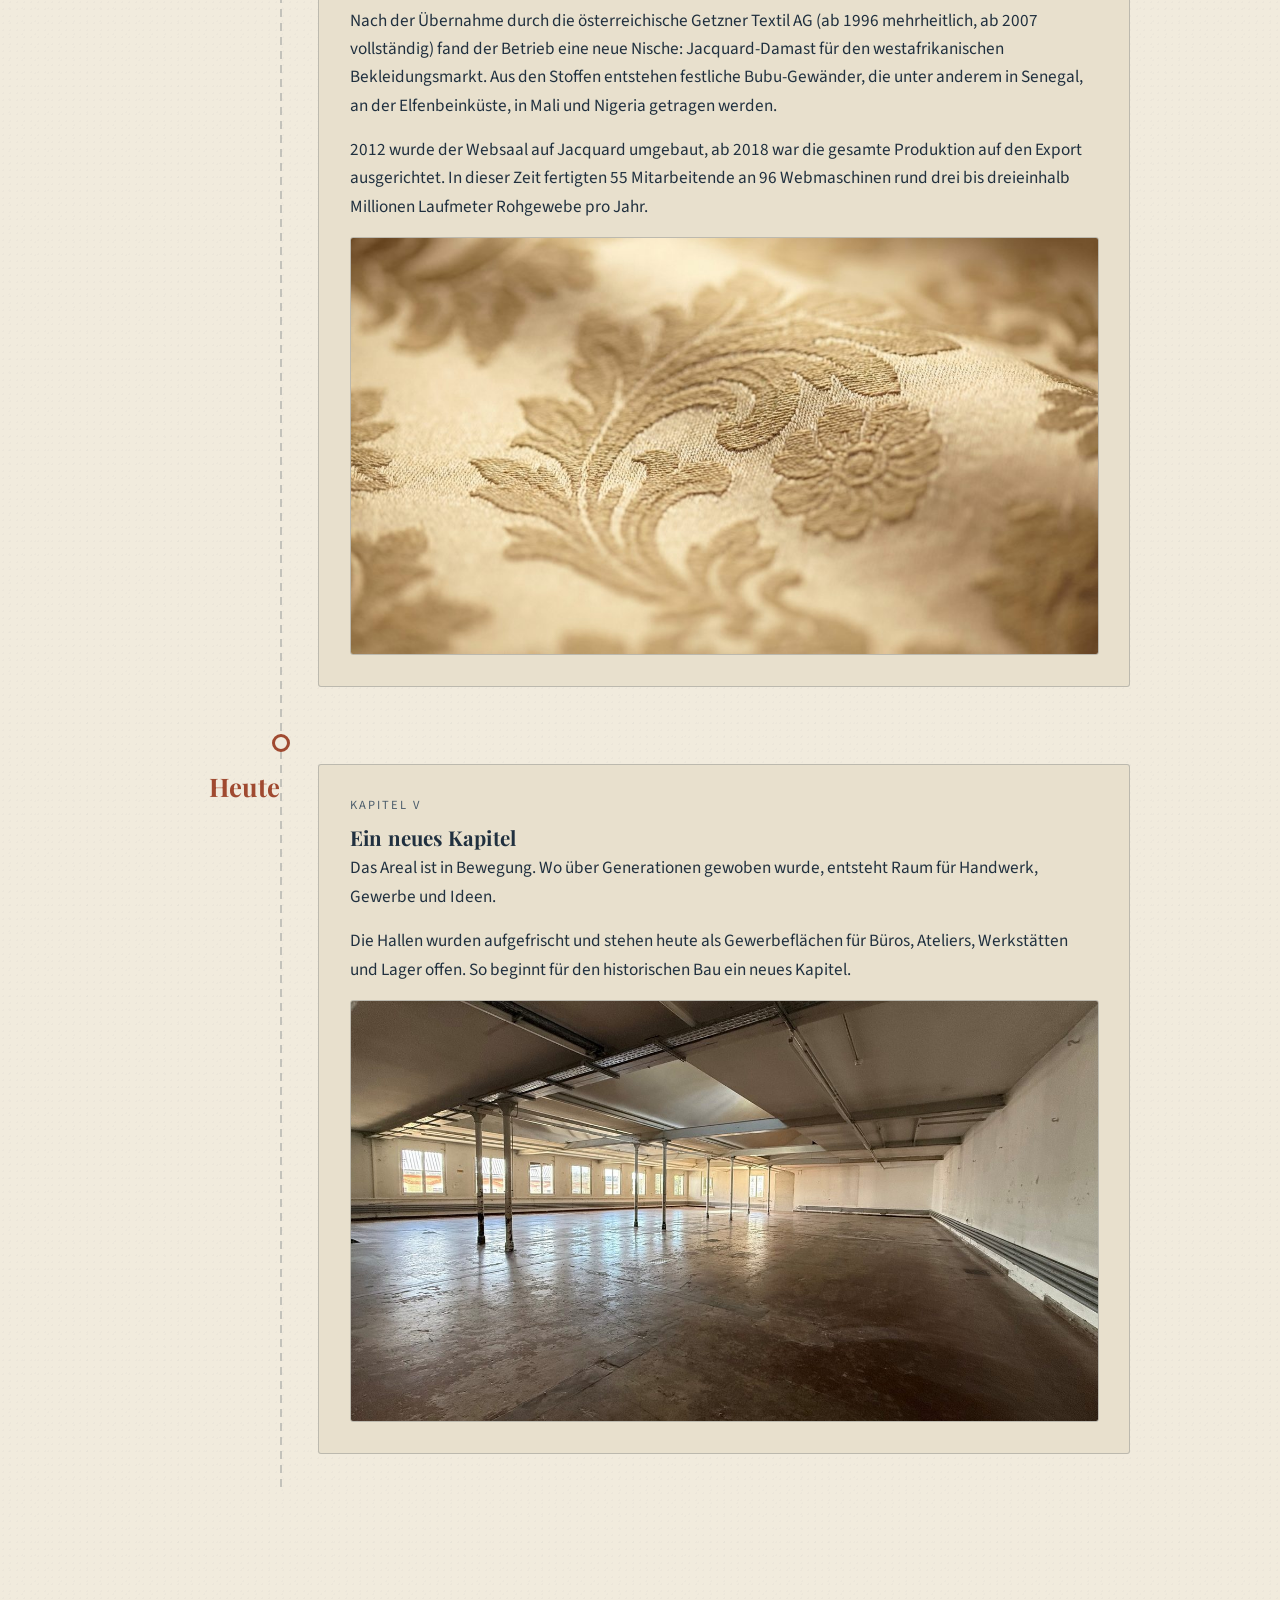
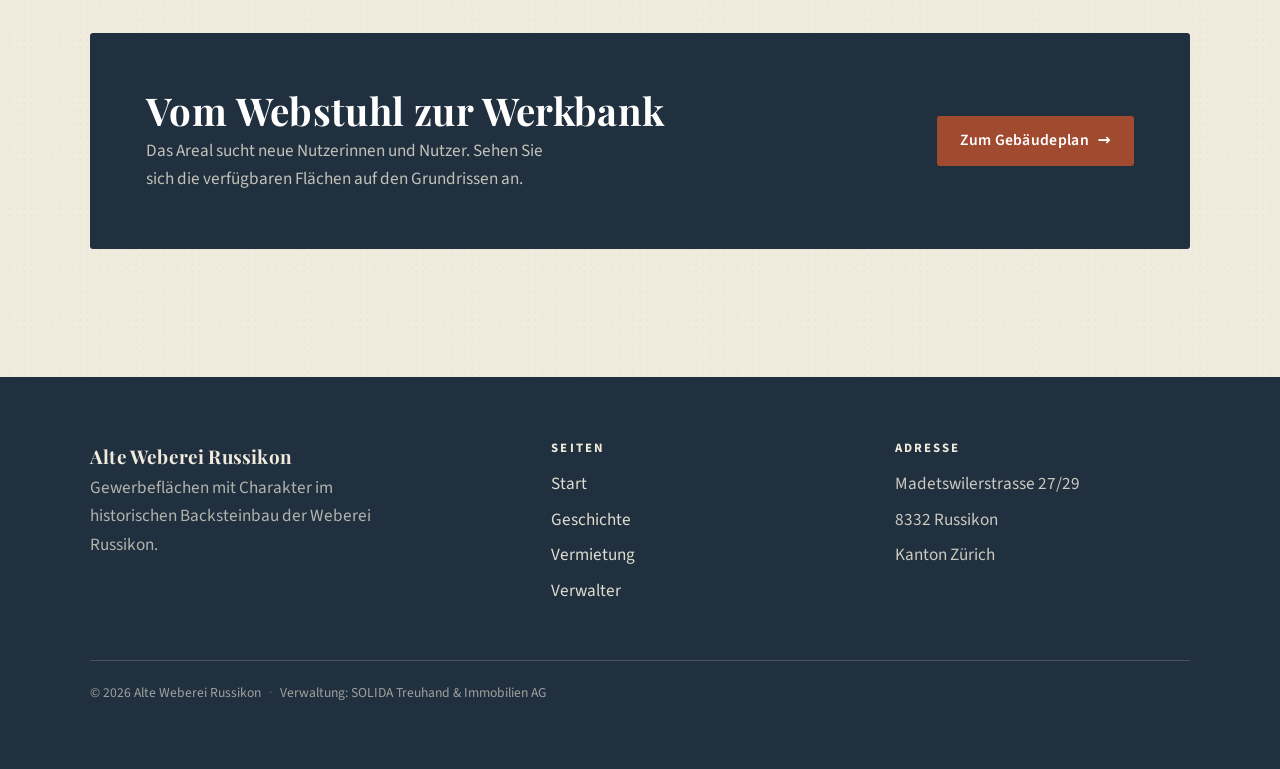
==== commit ae270f35: "Letzte Anpassungen: Logo der SOLIDA, neue Halle in Kapitel V - Seite Verwalter: Im Block "Das Untern" ====
--- a/geschichte.html
+++ b/geschichte.html
@@ -6,8 +6,8 @@
   <meta name="robots" content="noindex, nofollow">
   <title>Geschichte | Alte Weberei Russikon</title>
   <meta name="description" content="Die Geschichte der Weberei Russikon in fünf Kapiteln: von den Anfängen 1887 bis zur neuen Nutzung als Gewerbeflächen.">
-  <link rel="stylesheet" href="css/fonts.css?v=7">
-  <link rel="stylesheet" href="css/style.css?v=7">
+  <link rel="stylesheet" href="css/fonts.css?v=11">
+  <link rel="stylesheet" href="css/style.css?v=11">
 </head>
 <body>
 
@@ -175,7 +175,7 @@
                 historischen Bau ein neues Kapitel.
               </p>
               <div class="tl-item__media">
-                <img src="assets/img/halle-innen-3.jpg" alt="Die leere Weberei-Halle heute, bereit für neue Nutzungen">
+                <img src="assets/img/halle-heute.jpg" alt="Helle, leere Halle mit Gusssäulen und hohen Fenstern, bereit für neue Nutzungen">
               </div>
             </div>
           </article>
@@ -241,6 +241,6 @@
     </div>
   </footer>
 
-  <script src="js/main.js?v=7"></script>
+  <script src="js/main.js?v=11"></script>
 </body>
 </html>
--- a/css/style.css
+++ b/css/style.css
@@ -341,18 +341,33 @@
 .hero__media img { width: 100%; height: 100%; object-fit: cover; }
 .hero__media::after {
   /* Tusche-Verlauf fuer Lesbarkeit der Schrift.
-     Der Textblock sitzt im oberen Drittel, genau dort ist das Foto am
-     hellsten (Sheddach-Fenster). Deshalb ist der Verlauf im Textband
-     kraeftig und wird erst ganz oben wieder duenn, damit das Foto atmet. */
+
+     Seit dem 09.09.2026 steht oben die Aussenansicht von der Strasse. Der
+     Vorspann sitzt dort auf blauem Himmel, gemessen rgb(115,157,211). Ein
+     Verlauf allein von unten nach oben muesste ueber 80 Prozent stark sein,
+     um den kleinen Backsteinton lesbar zu halten, und wuerde das Foto
+     zudecken.
+
+     Darum zwei Verlaeufe uebereinander: einer von links, der genau die
+     Textspalte abdunkelt und nach rechts ausblendet, und ein schwaecherer
+     von unten. Zusammen ergeben sie im Textband rund 80 Prozent, rechts vom
+     Text dagegen nur etwa 50, dort bleibt das Gebaeude hell. Der erste
+     Verlauf liegt oben, beide zusammen decken 1-(1-a1)(1-a2) ab. */
   content: "";
   position: absolute;
   inset: 0;
-  background: linear-gradient(
-    to top,
-    rgba(20, 30, 40, 0.88) 0%,
-    rgba(20, 30, 40, 0.72) 50%,
-    rgba(20, 30, 40, 0.66) 84%,
-    rgba(20, 30, 40, 0.28) 100%);
+  background:
+    linear-gradient(
+      to right,
+      rgba(20, 30, 40, 0.68) 0%,
+      rgba(20, 30, 40, 0.62) 48%,
+      rgba(20, 30, 40, 0) 80%),
+    linear-gradient(
+      to top,
+      rgba(20, 30, 40, 0.72) 0%,
+      rgba(20, 30, 40, 0.52) 50%,
+      rgba(20, 30, 40, 0.45) 85%,
+      rgba(20, 30, 40, 0.22) 100%);
 }
 .hero__inner {
   position: relative;
@@ -366,7 +381,10 @@
    Er nimmt die Farbe der Ueberschriften weiter unten auf, muss aber heller
    bleiben als diese: Auf dem Foto steht die Schrift auf mitteldunklem
    Grund, auf Papier dagegen auf hellem. */
-.hero .eyebrow { color: #d0927b; }
+/* Groesser als die uebrigen Vorspaenne der Seite (0.78rem). Er steht hier
+   allein ueber dem Titel und traegt den Namen des Areals, da wirkte der
+   kleine Grad verloren. Die Sperrung bleibt, sie macht die Zeile ruhig. */
+.hero .eyebrow { color: #d0927b; font-size: 0.95rem; }
 .hero__inner p { color: rgba(241, 235, 221, 0.92); }
 .hero__actions { display: flex; flex-wrap: wrap; gap: 0.8rem; margin-top: 1.6rem; }
 /* Ghost-Button auf dem dunklen Hero hell statt dunkel, damit er sichtbar ist */
@@ -461,6 +479,30 @@
   border-radius: var(--radius);
   border: 1px solid var(--color-line);
   box-shadow: var(--shadow-soft);
+}
+
+/* Firmenlogo statt Foto. Es darf weder angeschnitten noch gestreckt werden,
+   darum ein ruhiger Rahmen im Papierton und das Logo in seinem Seitenverhältnis.
+   Steht nach der Bildregel darüber, damit sie diese übersteuert. */
+.split__media--logo {
+  display: flex;
+  align-items: center;
+  justify-content: center;
+  padding: clamp(2rem, 5vw, 3.5rem);
+  background-color: var(--color-paper-2);
+  border: 1px solid var(--color-line);
+  border-radius: var(--radius);
+  box-shadow: var(--shadow-soft);
+}
+.split__media--logo img {
+  width: 100%;
+  max-width: 24rem;
+  max-height: none;
+  height: auto;
+  object-fit: contain;
+  border: 0;
+  border-radius: 0;
+  box-shadow: none;
 }
 
 /* =====================================================================
@@ -576,6 +618,24 @@
    Responsive
    ===================================================================== */
 @media (max-width: 880px) {
+  /* Schmal fuellt der Hero-Text die ganze Breite. Der seitliche Verlauf darf
+     darum nicht schon bei 80 Prozent auslaufen, sonst steht das Ende der
+     Zeilen wieder auf hellem Himmel. Gemessen unter den Buchstaben sank der
+     Vorspann dort auf 3.0 zu 1. */
+  .hero__media::after {
+    background:
+      linear-gradient(
+        to right,
+        rgba(20, 30, 40, 0.68) 0%,
+        rgba(20, 30, 40, 0.64) 60%,
+        rgba(20, 30, 40, 0.60) 100%),
+      linear-gradient(
+        to top,
+        rgba(20, 30, 40, 0.72) 0%,
+        rgba(20, 30, 40, 0.52) 50%,
+        rgba(20, 30, 40, 0.45) 85%,
+        rgba(20, 30, 40, 0.22) 100%);
+  }
   .nav__toggle { display: flex; }
   .nav__links {
     position: absolute;
